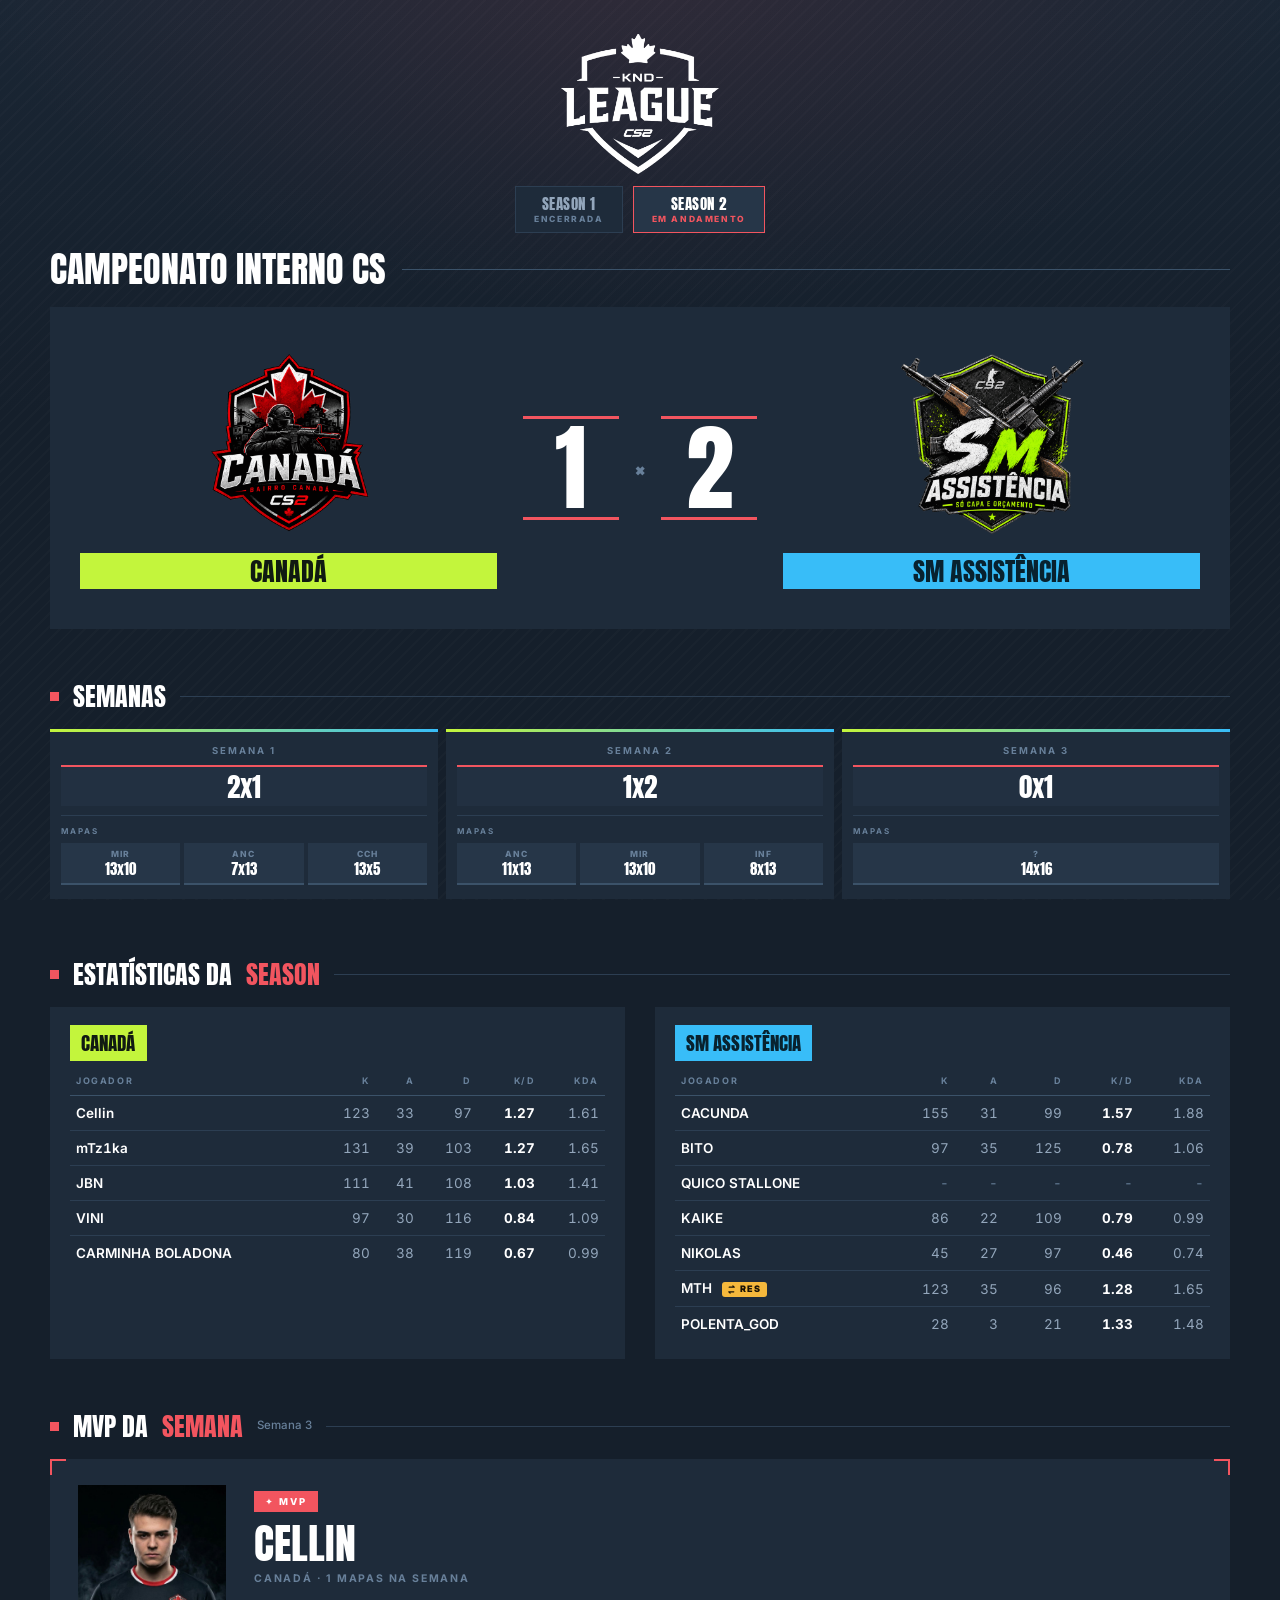
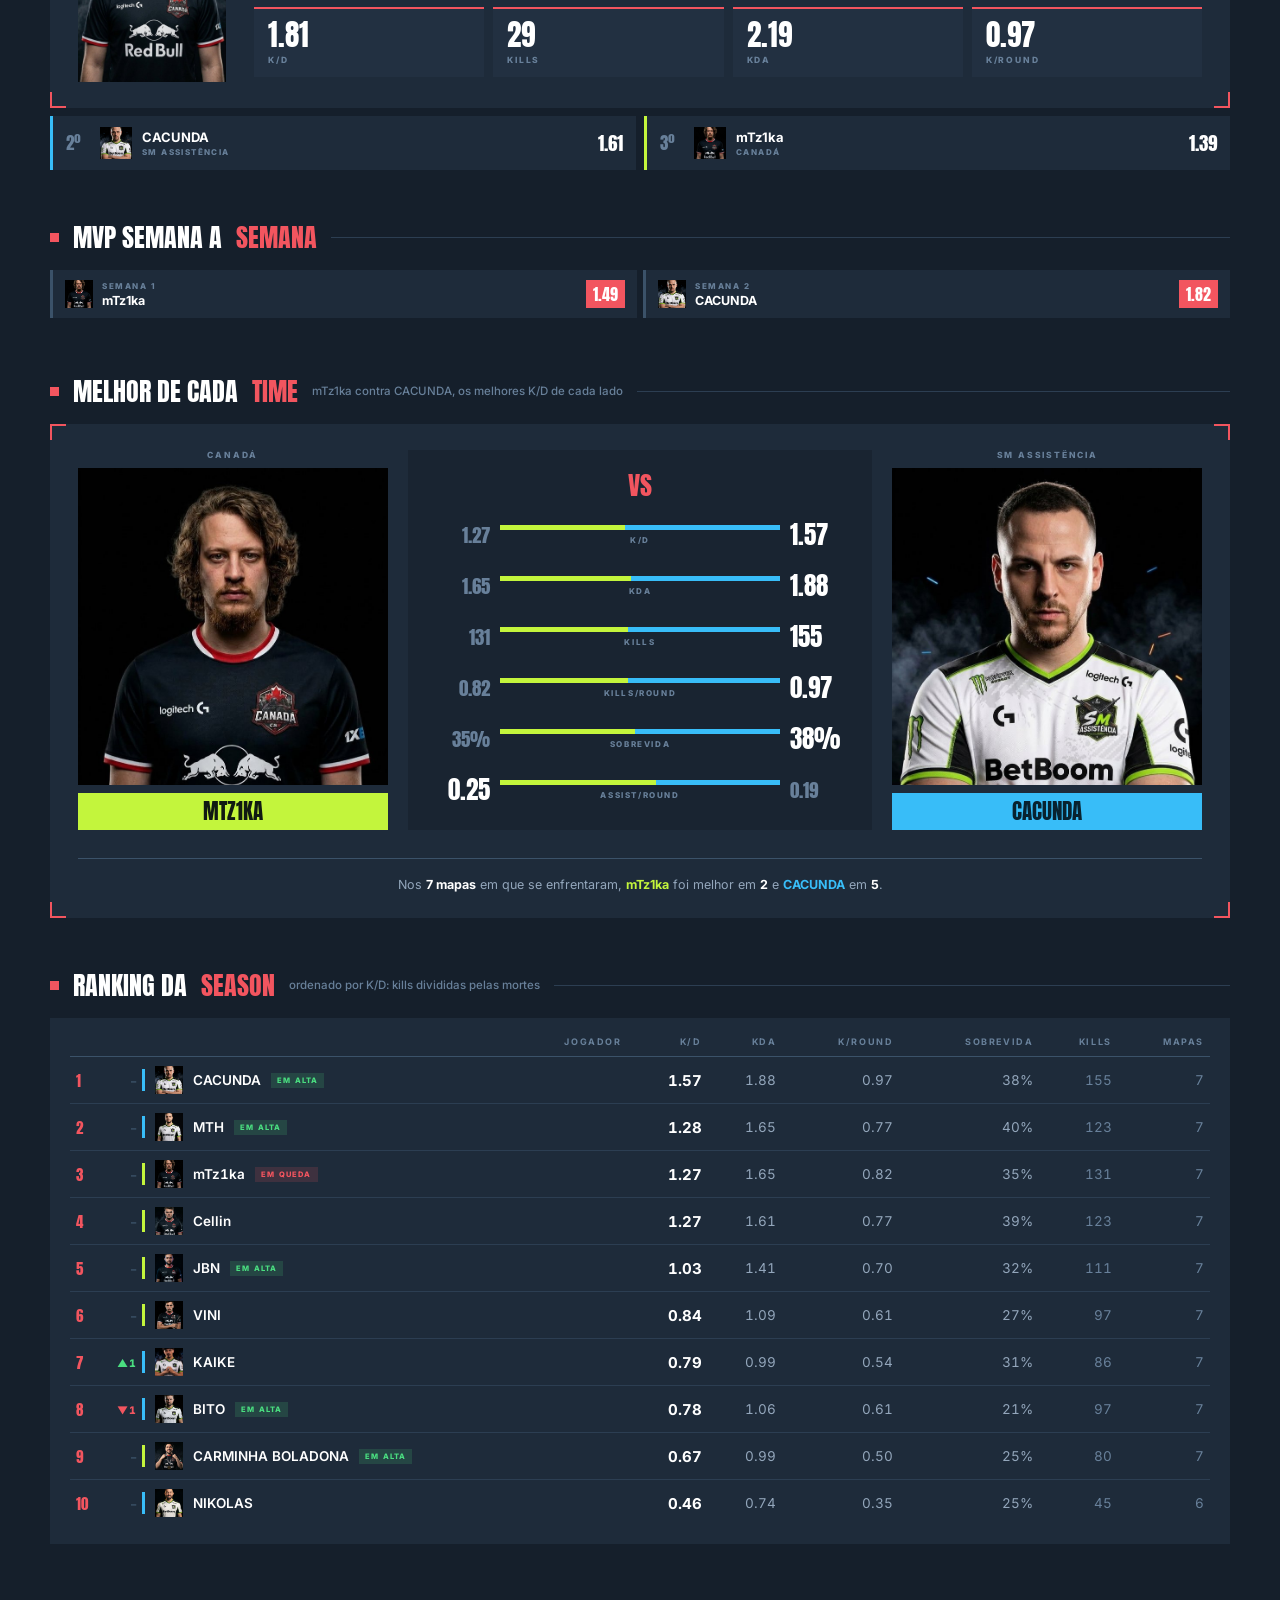
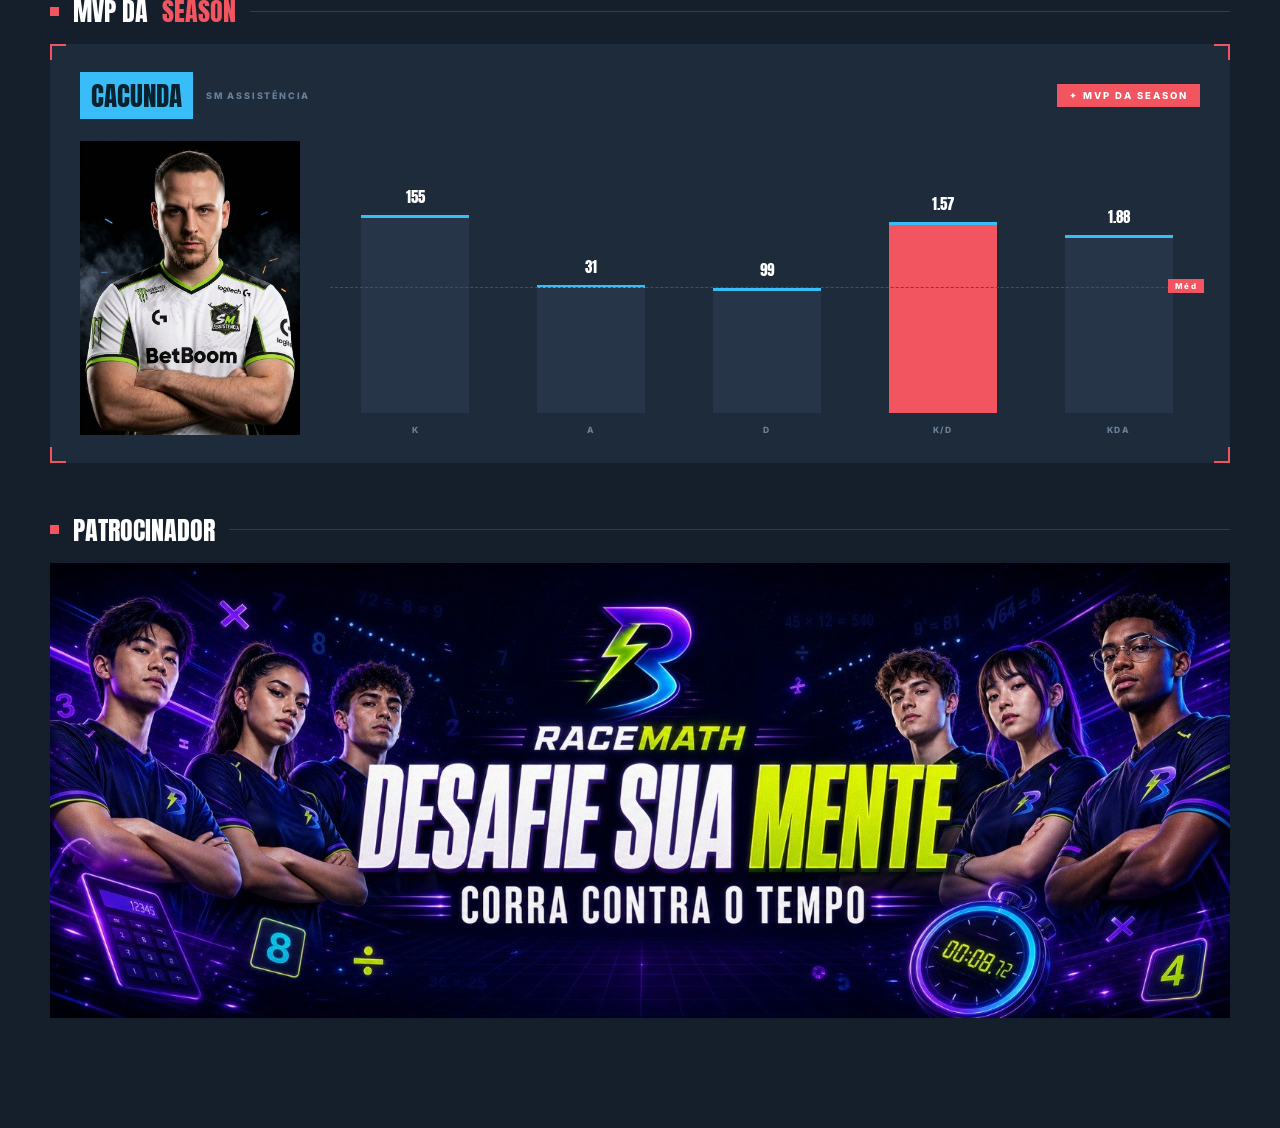
==== v2/index.html @ e76f6ce5 "season 2, semana 3: SM 1x0 em MD1 (16x14), Polenta estreia" ====
<!doctype html>
<html lang="pt-BR">
<head>
<meta charset="utf-8">
<meta name="viewport" content="width=device-width, initial-scale=1">
<title>KND League</title>
<meta name="description" content="Placar e estatisticas da KND League.">
<meta name="theme-color" content="#000000">
<meta name="versao" content="38">
<link rel="icon" href="assets/liga.png">
<link rel="preconnect" href="https://fonts.googleapis.com">
<link rel="preconnect" href="https://fonts.gstatic.com" crossorigin>
<link href="https://fonts.googleapis.com/css2?family=Anton&family=Inter:wght@400;500;600;700;800&display=swap" rel="stylesheet">
<!-- O ?v= no fim e obrigatorio: sem ele o navegador serve o css/js velho do cache
     mesmo depois de publicar. O numero sobe a cada deploy (scripts/publicar.py). -->
<link rel="stylesheet" href="styles.css?v=38">
</head>
<body>

<div class="wrap">

  <!-- na ficha de um jogador esta logo vira a do time dele -->
  <div class="brand"><a id="brandLink" href="#/"><img id="brandLogo" src="assets/liga.png" alt="KND League"></a></div>

  <!-- paginas internas, mostradas no lugar da home -->
  <div class="seasons" id="seasons" hidden></div>

  <div id="timePage" hidden></div>
  <div id="jogPage" hidden></div>

  <div id="home">

  <div class="top"><div class="comp" id="comp"></div></div>

  <div class="match">
    <div class="team a">
      <div class="logo" id="logoA"></div>
      <div class="tname" id="nameA"></div>
    </div>
    <div class="score">
      <div class="snum" id="scoreA">0</div>
      <div class="vs">&times;</div>
      <div class="snum" id="scoreB">0</div>
    </div>
    <div class="team b">
      <div class="logo" id="logoB"></div>
      <div class="tname" id="nameB"></div>
    </div>
  </div>

  <div class="vazio" id="vazio" hidden></div>

  <div class="sec-label" id="lblSemanas">Semanas</div>
  <div class="weeks" id="weeks"></div>

  <div class="sec-label" id="statsLabel"></div>
  <div class="stats">
    <div class="tpanel a"><h3 id="stTitleA"></h3><div id="statsA"></div></div>
    <div class="tpanel b"><h3 id="stTitleB"></h3><div id="statsB"></div></div>
  </div>

  <div class="sec-label" id="lblMvpWeek">MVP da semana <span class="hint" id="mvpWeekHint"></span></div>
  <div id="mvpWeek"></div>

  <div class="sec-label" id="stripLabel">MVP semana a semana</div>
  <div class="mvp-strip" id="mvpStrip"></div>

  <div class="sec-label" id="lblDuelo">Melhor de cada time
    <span class="hint" id="duelHint"></span></div>
  <div id="duelo"></div>

  <div class="sec-label" id="lblRanking">Ranking da season
    <span class="hint">ordenado por K/D: kills divididas pelas mortes</span></div>
  <div class="tpanel" id="ranking"></div>

  <div class="sec-label" id="lblMvp">MVP da Season</div>
  <div id="mvp" class="mvpcard"></div>

  <div class="sec-label" id="sponsorLabel">Patrocinador</div>
  <div id="sponsor"></div>

  </div><!-- /home -->

</div>

<div id="mapModal" class="mapmodal" hidden>
  <div class="mm-backdrop" onclick="closeMapModal()"></div>
  <div class="mm-panel" id="mmPanel"></div>
</div>

<script src="app.js?v=38"></script>
</body>
</html>
---- v2/styles.css ----
/* KND League
   Direcao visual: azul-petroleo escuro, coral como cor do sistema, blocos creme,
   tipografia condensada pesada, caixinhas e reguas com quadradinho na ponta.
   Cor de time (verde/azul) so aparece quando identifica um time.
   Tudo que define a pele esta nos tokens aqui embaixo. */

:root{
  /* superficies: azul-petroleo, nao preto */
  --bg:#151f2b;
  --bg2:#1a2634;
  --sup:#1e2b3a;      /* bloco */
  --sup2:#263648;     /* caixinha dentro do bloco */
  --line:#2c3e52;
  --line2:#3b5269;

  /* texto */
  --txt:#fff;
  --mut:#93a6bb;
  --mut2:#68809a;

  /* coral: a cor do sistema. Tag, regua, quadradinho, destaque. */
  --acc:#f2555f;
  --acc-esc:#c73f49;
  --box:#223041;      /* caixa de numero */

  /* cor de time */
  --a:#c3f53c;        /* Canadá */
  --b:#38bdf8;        /* SM Assistência */
  --win:#4ade80; --loss:#f2555f; --draw:#ffc233;
}

*{box-sizing:border-box}
body{
  margin:0;color:var(--txt);font-size:15px;-webkit-font-smoothing:antialiased;
  font-family:'Inter',system-ui,-apple-system,'Segoe UI',Arial,sans-serif;
  background:var(--bg);
}
/* a textura fica numa camada fixa propria: background-attachment:fixed no body
   trava a rolagem no celular e quebra na captura de tela */
body::before{
  content:"";position:fixed;inset:0;z-index:-1;pointer-events:none;
  background:
    radial-gradient(1100px 620px at 50% -8%, rgba(242,85,95,.11), transparent 62%),
    repeating-linear-gradient(135deg, rgba(255,255,255,.015) 0 2px, transparent 2px 9px),
    linear-gradient(180deg, var(--bg2), var(--bg) 46%);
}
.wrap{max-width:1220px;margin:0 auto;padding:0 20px 110px}
a{color:inherit;text-decoration:none}
.num{font-variant-numeric:tabular-nums}

/* display condensada pesada, reta (a referencia nao inclina) */
.disp,h1,h2,h3,h4{
  font-family:'Anton','Inter',sans-serif;font-weight:400;text-transform:uppercase;
  letter-spacing:.005em;margin:0;
}

/* cantos tecnicos em coral, o quadro que a referencia usa nos blocos */
.moldura{padding:0;
  background-image:
    linear-gradient(var(--acc),var(--acc)),linear-gradient(var(--acc),var(--acc)),
    linear-gradient(var(--acc),var(--acc)),linear-gradient(var(--acc),var(--acc)),
    linear-gradient(var(--acc),var(--acc)),linear-gradient(var(--acc),var(--acc)),
    linear-gradient(var(--acc),var(--acc)),linear-gradient(var(--acc),var(--acc));
  background-size:16px 2px,2px 16px,16px 2px,2px 16px,16px 2px,2px 16px,16px 2px,2px 16px;
  background-position:left top,left top,right top,right top,
                      left bottom,left bottom,right bottom,right bottom;
  background-repeat:no-repeat;
}

/* ---------- topo ---------- */
.brand{display:flex;justify-content:center;padding:34px 0 12px}
.brand img{max-height:140px;max-width:440px;display:block;object-fit:contain}
.brand img.logo-time{max-height:106px}

.top{display:flex;align-items:center;gap:16px;flex-wrap:wrap;padding:8px 0 20px}
.comp{
  font-family:'Anton',sans-serif;font-size:36px;line-height:1;text-transform:uppercase;
}
.top::after{content:"";flex:1;height:1px;background:var(--line2);min-width:40px}

/* titulo de secao: quadradinho + titulo + regua ate a borda */
.sec-label{
  display:flex;align-items:center;gap:14px;flex-wrap:nowrap;
  margin:54px 0 20px;font-family:'Anton',sans-serif;font-size:26px;line-height:1;
  text-transform:uppercase;color:var(--txt);
}
.sec-label::before{content:"";width:9px;height:9px;background:var(--acc);flex:none}
.sec-label::after{content:"";flex:1;height:1px;background:var(--line);min-width:20px}
.sec-label em{font-style:normal;color:var(--acc)}
.sec-label .hint{
  font-family:'Inter',sans-serif;font-size:11.5px;font-weight:500;color:var(--mut2);
  text-transform:none;letter-spacing:0;flex:none;max-width:46%;
  white-space:nowrap;overflow:hidden;text-overflow:ellipsis;
}

/* ---------- confronto ---------- */
.match{
  position:relative;display:grid;grid-template-columns:1fr auto 1fr;align-items:center;
  gap:26px;padding:40px 30px;background:var(--sup);overflow:hidden;
}
.team{position:relative;display:flex;flex-direction:column;align-items:center;gap:16px;min-width:0}
.logo{
  width:100%;max-width:190px;aspect-ratio:1/1;
  background-size:contain;background-repeat:no-repeat;background-position:center;
  cursor:pointer;transition:.2s;
}
.logo:hover{transform:scale(1.04)}
.tname{
  font-family:'Anton',sans-serif;font-size:26px;line-height:1;text-transform:uppercase;
  text-align:center;width:100%;cursor:pointer;padding:5px 14px;
}
.team.a .tname{background:var(--a);color:#101a12}
.team.b .tname{background:var(--b);color:#08222f}
.tname.clicavel:hover{filter:brightness(1.08)}

.score{position:relative;display:flex;align-items:center;gap:16px}
.snum{
  font-family:'Anton',sans-serif;font-size:96px;line-height:.82;min-width:96px;text-align:center;
  padding:10px 0;font-variant-numeric:tabular-nums;color:var(--txt);
  border-top:3px solid var(--acc);border-bottom:3px solid var(--acc);
}
.vs{font-family:'Anton',sans-serif;font-size:30px;color:var(--mut2);line-height:1}

/* ---------- semanas ---------- */
.weeks{display:flex;gap:8px;flex-wrap:nowrap;overflow-x:auto;padding-bottom:8px;
       scrollbar-width:thin;scrollbar-color:var(--line2) transparent}
.weeks::-webkit-scrollbar{height:5px}
.weeks::-webkit-scrollbar-thumb{background:var(--line2)}
.week{flex:1 0 152px;min-width:152px;background:var(--sup);overflow:hidden}
.week .bar{height:3px;background:linear-gradient(90deg,var(--a),var(--b))}
.week .body{padding:13px 11px 14px;display:flex;flex-direction:column;align-items:center;gap:9px}
.week .wk-name{color:var(--mut2);font-size:9.5px;font-weight:700;text-transform:uppercase;
               letter-spacing:2px}
.week .wk-score{
  width:100%;background:var(--box);color:var(--txt);text-align:center;padding:6px 0;
  border-top:2px solid var(--acc);
  font-family:'Anton',sans-serif;font-size:27px;line-height:1;font-variant-numeric:tabular-nums;
}
.week .maps{width:100%;display:flex;flex-direction:column;gap:7px;
            border-top:1px solid var(--line);padding-top:10px}
.week .maps-lbl{font-size:8px;text-transform:uppercase;letter-spacing:2px;color:var(--mut2);
                align-self:flex-start;font-weight:700}
.mp-row{display:flex;gap:4px;width:100%}
.mp{flex:1 1 0;min-width:0;display:flex;flex-direction:column;align-items:center;gap:1px;
    background:var(--sup2);border:none;border-bottom:2px solid var(--line2);
    padding:6px 3px;color:var(--txt);font-family:inherit;cursor:pointer;transition:.15s}
.mp:hover{background:#2e4158;border-bottom-color:var(--acc)}
.mp .mp-ab{font-size:8.5px;font-weight:800;letter-spacing:1px;color:var(--mut2)}
.mp:hover .mp-ab{color:var(--acc)}
.mp .mp-sc{font-family:'Anton',sans-serif;font-size:15px;line-height:1.15;
           font-variant-numeric:tabular-nums}
.mp.vazio{cursor:default;opacity:.3}
.mp.vazio:hover{background:var(--sup2);border-bottom-color:var(--line2)}

/* ---------- tabelas ---------- */
.stats{display:grid;grid-template-columns:1fr 1fr;gap:30px}
.tpanel{background:var(--sup);padding:18px 20px;overflow-x:auto}
.tpanel h3{font-family:'Anton',sans-serif;font-size:19px;margin:0 0 14px;padding:4px 11px;
           display:inline-block;color:#101a12;background:var(--a)}
.tpanel.b h3{background:var(--b);color:#08222f}

table{width:100%;border-collapse:collapse;font-size:13.5px}
th{color:var(--mut2);font-weight:700;text-align:right;padding:0 6px 9px;font-size:9px;
   text-transform:uppercase;letter-spacing:1.6px;border-bottom:1px solid var(--line2);
   white-space:nowrap}
th:first-child{text-align:left}
td{padding:9px 6px;border-bottom:1px solid var(--line);text-align:right;
   font-variant-numeric:tabular-nums;color:var(--mut)}
td:first-child{text-align:left}
tr:last-child td{border-bottom:none}
td.name{font-weight:600;color:var(--txt)}
td.der b{color:var(--txt);font-weight:700}
td.pos{color:var(--acc);width:28px;font-family:'Anton',sans-serif;font-size:15px}
td.dim{color:var(--mut2)}
td.forte{font-weight:700;color:var(--txt);font-size:15px}
tr.link{cursor:pointer;transition:.12s}
tr.link:hover td{background:rgba(242,85,95,.07);color:var(--txt)}

.ply{display:flex;align-items:center;gap:10px;min-width:0}
.ply .tag{flex:none;width:3px;height:22px}
.ply .tag.a{background:var(--a)} .ply .tag.b{background:var(--b)}
.ply .av{width:28px;height:28px;flex:none;object-fit:cover;background:var(--sup2);
         display:flex;align-items:center;justify-content:center;font-size:10px;
         font-weight:800;color:var(--mut2)}
.ply .nm{font-weight:600;color:var(--txt);white-space:nowrap;overflow:hidden;
         text-overflow:ellipsis}

/* ---------- MVP da semana ---------- */
.mvpweek{background-color:var(--sup);padding:26px 28px;display:grid;grid-template-columns:148px 1fr;
         gap:28px;align-items:center}
.mvpweek .foto{width:100%;aspect-ratio:3/4;background:var(--sup2);background-size:cover;
               background-position:center top;display:flex;align-items:center;justify-content:center;
               font-family:'Anton',sans-serif;font-size:44px;color:rgba(0,0,0,.4)}
.mvpweek.a .foto{background-color:var(--a)} .mvpweek.b .foto{background-color:var(--b)}
.mvpweek .badge{display:inline-block;background:var(--acc);color:#fff;font-size:9.5px;
                font-weight:800;letter-spacing:2px;padding:5px 11px;margin-bottom:12px}
.mvpweek .nome{font-family:'Anton',sans-serif;font-size:42px;line-height:.94;text-transform:uppercase}
.mvpweek .sub{font-size:10.5px;color:var(--mut2);margin-top:9px;letter-spacing:1.8px;
              text-transform:uppercase;font-weight:700}
.mvpweek .boxes{display:grid;grid-template-columns:repeat(auto-fit,minmax(104px,1fr));
                gap:9px;margin-top:22px}
.mvpweek .box{background:var(--box);padding:12px 14px;border-top:2px solid var(--acc)}
.mvpweek .box .v{font-family:'Anton',sans-serif;font-size:29px;line-height:1;color:var(--txt);
                 font-variant-numeric:tabular-nums}
.mvpweek .box .k{font-size:8.5px;color:var(--mut2);letter-spacing:1.8px;text-transform:uppercase;
                 font-weight:800;margin-top:5px}
.mvpweek .atras{font-size:11px;color:var(--mut2);margin-top:16px}

/* ---------- podio da semana ---------- */
.podio{display:grid;grid-template-columns:repeat(auto-fit,minmax(250px,1fr));gap:8px;margin-top:8px}
.pod{display:flex;align-items:center;gap:10px;background-color:var(--sup);padding:11px 13px;
     cursor:pointer;transition:.15s;border-left:3px solid var(--line2);min-width:0}
.pod:hover{background-color:var(--sup2)}
.pod.a{border-left-color:var(--a)} .pod.b{border-left-color:var(--b)}
.pod.ouro{background-color:var(--sup2)}
.pod .lugar{font-family:'Anton',sans-serif;font-size:17px;color:var(--mut2);flex:none;width:24px}
.pod.ouro .lugar{color:var(--acc)}
.pod .av{width:32px;height:32px;flex:none;object-fit:cover;background:var(--sup2);
         display:flex;align-items:center;justify-content:center;font-size:11px;
         font-weight:800;color:var(--mut2)}
.pod-info{min-width:0;flex:1}
.pod-nome{font-size:13px;font-weight:700;white-space:nowrap;overflow:hidden;text-overflow:ellipsis}
.pod-time{font-size:8px;color:var(--mut2);letter-spacing:1.4px;text-transform:uppercase;
          font-weight:800;margin-top:2px;white-space:nowrap;overflow:hidden;text-overflow:ellipsis}
.pod-rt{font-family:'Anton',sans-serif;font-size:19px;flex:none;font-variant-numeric:tabular-nums}
.pod.ouro .pod-rt{color:var(--acc)}

/* ---------- movimento no ranking e forma recente ---------- */
td.movcol{width:38px;padding-left:0;padding-right:0}
.mov{font-size:10.5px;font-weight:800;letter-spacing:.3px;font-variant-numeric:tabular-nums}
.mov.sobe{color:var(--win)} .mov.cai{color:var(--loss)}
.mov.zero{color:var(--line2)} .mov.novo{color:var(--acc);font-size:9px;letter-spacing:1px}
.forma{flex:none;font-size:7.5px;font-weight:800;letter-spacing:1.2px;padding:3px 6px;
       text-transform:uppercase;white-space:nowrap}
.forma.quente{background:rgba(74,222,128,.15);color:var(--win)}
.forma.frio{background:rgba(242,85,95,.15);color:var(--loss)}
.forma.estavel{display:none}
.pl-selos .forma.estavel{display:inline;background:var(--sup2);color:var(--mut)}

/* ---------- conquistas ---------- */
.trofeus{display:grid;grid-template-columns:repeat(auto-fill,minmax(216px,1fr));gap:8px}
.trofeu{display:flex;align-items:center;gap:13px;background-color:var(--sup);padding:14px 16px;
        border-left:3px solid var(--line2)}
.trofeu.ouro{border-left-color:#e8c23c}
.trofeu.prata{border-left-color:#c3ccd6}
.trofeu.bronze{border-left-color:#c98a4b}
.trofeu.coral{border-left-color:var(--acc)}
.tr-icone{flex:none;width:30px;height:30px;display:block}
.tr-icone svg{width:100%;height:100%;display:block}
.trofeu.ouro .tr-icone{color:#e8c23c}
.trofeu.prata .tr-icone{color:#c3ccd6}
.trofeu.bronze .tr-icone{color:#c98a4b}
.trofeu.coral .tr-icone{color:var(--acc)}
.tr-info{min-width:0}
.tr-nome{font-family:'Anton',sans-serif;font-size:17px;line-height:1;text-transform:uppercase}
.tr-det{font-size:9px;color:var(--mut2);letter-spacing:1.4px;text-transform:uppercase;
        font-weight:800;margin-top:5px;white-space:nowrap;overflow:hidden;text-overflow:ellipsis}

/* ---------- selo de forma e evolucao na ficha ---------- */
.pl-selos{display:flex;align-items:center;gap:8px;flex-wrap:wrap;margin-top:12px}
.evo-box{background-color:var(--sup);padding:20px 22px}
svg.evo{width:100%;height:auto;display:block}

/* ---------- faixa de MVP semana a semana ---------- */
.mvp-strip{display:flex;gap:6px;flex-wrap:nowrap;overflow-x:auto;padding-bottom:6px;
           scrollbar-width:thin;scrollbar-color:var(--line2) transparent}
.mvp-strip::-webkit-scrollbar{height:5px}
.mvp-strip::-webkit-scrollbar-thumb{background:var(--line2)}
.mvp-chip{flex:1 0 152px;min-width:152px;display:flex;align-items:center;gap:9px;background:var(--sup);
          padding:10px 12px;cursor:pointer;transition:.15s;
          border-left:3px solid var(--line2)}
.mvp-chip:hover{border-left-color:var(--acc);background:var(--sup2)}
.mvp-chip .av{width:28px;height:28px;flex:none;object-fit:cover;background:var(--sup2);
              display:flex;align-items:center;justify-content:center;font-size:10px;
              font-weight:800;color:var(--mut2)}
.mvp-chip>div{min-width:0;flex:1}
.mvp-chip .wk{font-size:8px;color:var(--mut2);letter-spacing:1.6px;text-transform:uppercase;
              font-weight:800}
.mvp-chip .nm{font-size:12.5px;font-weight:700;white-space:nowrap;overflow:hidden;
              text-overflow:ellipsis;margin-top:2px}
.mvp-chip .rt{flex:none;font-family:'Anton',sans-serif;font-size:16px;color:#fff;
              background:var(--acc);padding:2px 7px;font-variant-numeric:tabular-nums}

/* ---------- comparativo ----------
   Tres colunas: foto alta com a placa do nick embaixo em cada ponta,
   e as estatisticas no miolo, na mesma altura das fotos. */
.duelo{background-color:var(--sup);padding:26px 28px;position:relative;
       display:grid;grid-template-columns:1fr 1.5fr 1fr;gap:20px;align-items:stretch}

.du-col{display:flex;flex-direction:column;gap:8px;min-width:0;cursor:pointer}
.du-time{font-size:8.5px;color:var(--mut2);font-weight:800;letter-spacing:1.8px;
         text-transform:uppercase;text-align:center;white-space:nowrap;overflow:hidden;
         text-overflow:ellipsis}
.du-foto{flex:1;min-height:250px;background-size:cover;background-position:center top;
         background-color:var(--sup2);transition:.2s;
         display:flex;align-items:center;justify-content:center}
.du-foto.vazia{font-family:'Anton',sans-serif;font-size:56px;color:rgba(0,0,0,.4)}
.du-foto.vazia.a{background-color:var(--a)} .du-foto.vazia.b{background-color:var(--b)}
.du-col:hover .du-foto{filter:brightness(1.08)}
.du-nick{font-family:'Anton',sans-serif;font-size:21px;line-height:1;text-transform:uppercase;
         text-align:center;padding:8px 10px;white-space:nowrap;overflow:hidden;
         text-overflow:ellipsis}
.du-col.a .du-nick{background:var(--a);color:#101a12}
.du-col.b .du-nick{background:var(--b);color:#08222f}
.du-col:hover .du-nick{filter:brightness(1.08)}

.du-centro{display:flex;flex-direction:column;justify-content:center;gap:18px;min-width:0;
           background:rgba(0,0,0,.16);padding:22px 20px}
.du-vs{font-family:'Anton',sans-serif;font-size:26px;color:var(--acc);text-align:center;
       line-height:1}
.du-linhas{display:flex;flex-direction:column;gap:14px}
.du-linha{display:grid;grid-template-columns:62px 1fr 62px;align-items:center;gap:10px}
.du-val{font-family:'Anton',sans-serif;font-size:19px;font-variant-numeric:tabular-nums;
        color:var(--mut2)}
.du-val.esq{text-align:right} .du-val.dir{text-align:left}
.du-val.vence{font-size:25px;color:var(--txt)}
.du-meio{display:flex;flex-direction:column;align-items:center;gap:5px;min-width:0}
.du-barra{width:100%;height:5px;overflow:hidden;display:flex;background:var(--sup2)}
.du-barra i{display:block;height:100%}
.du-barra i.a{background:var(--a)} .du-barra i.b{background:var(--b)}
.du-k{font-size:8px;color:var(--mut2);font-weight:800;letter-spacing:1.6px;
      text-transform:uppercase;white-space:nowrap}

.du-rodape{grid-column:1/-1;margin-top:8px;padding-top:18px;border-top:1px solid var(--line2);
           font-size:12.5px;color:var(--mut);text-align:center}
.du-rodape b{color:var(--txt)}
.du-rodape b.a{color:var(--a)} .du-rodape b.b{color:var(--b)}

/* ---------- MVP da serie ---------- */
.mvpcard{position:relative;padding:28px 30px;overflow:hidden;display:flex;flex-direction:column;
         gap:22px;background-color:var(--sup)}
.mvp-top{position:relative;display:flex;align-items:center;justify-content:space-between;
         gap:12px;flex-wrap:wrap}
.mvp-title{display:flex;align-items:center;gap:13px;min-width:0}
.mvp-dot{display:none}
.mvp-name{font-family:'Anton',sans-serif;font-size:27px;text-transform:uppercase;padding:3px 11px;
          white-space:nowrap;overflow:hidden;text-overflow:ellipsis}
.mvpcard.a .mvp-name{background:var(--a);color:#101a12}
.mvpcard.b .mvp-name{background:var(--b);color:#08222f}
.mvp-name.link:hover{filter:brightness(1.08);cursor:pointer}
.mvp-teaminline{font-size:9px;color:var(--mut2);font-weight:800;letter-spacing:1.8px;
                text-transform:uppercase;flex:none;white-space:nowrap}
.mvp-tag{flex:none;font-size:9.5px;font-weight:800;color:#fff;background:var(--acc);
         padding:6px 12px;letter-spacing:2px}
.mvp-body{position:relative;display:grid;grid-template-columns:220px 1fr;gap:34px;align-items:stretch}
.mvp-photo{position:relative;overflow:hidden;width:100%;aspect-ratio:3/4;align-self:start;
           background:var(--sup2);background-size:cover;background-position:center top;
           display:flex;align-items:center;justify-content:center}
.mvpcard.a .mvp-photo{background-color:var(--a)} .mvpcard.b .mvp-photo{background-color:var(--b)}
.mvp-photo .ini{font-family:'Anton',sans-serif;font-size:58px;color:rgba(0,0,0,.42)}
.mvp-chart{display:flex;flex-direction:column;gap:12px;min-width:0}
.mvp-plot{position:relative;flex:1;min-height:210px}
.mvp-avg{position:absolute;left:-4px;right:-4px;border-top:1px dashed var(--line2);z-index:3}
.mvp-avg span{position:absolute;right:0;top:-9px;font-size:8px;font-weight:800;color:#fff;
              background:var(--acc);padding:2px 7px;letter-spacing:1.4px}
.mvp-bars{position:absolute;inset:0;z-index:2;display:flex;gap:13px;align-items:flex-end}
.mvp-bar{flex:1;display:flex;flex-direction:column;align-items:center;justify-content:flex-end;
         gap:7px;height:100%}
.mvp-bar .val{font-family:'Anton',sans-serif;font-size:15px;font-variant-numeric:tabular-nums}
.mvp-bar .col{width:100%;max-width:108px;min-height:5px;background:var(--sup2);
              border-top:3px solid var(--mut2)}
.mvpcard.a .mvp-bar .col{border-top-color:var(--a)}
.mvpcard.b .mvp-bar .col{border-top-color:var(--b)}
.mvp-bar.hl .col{background:var(--acc);border-top-color:#fff}
.mvp-labels{display:flex;gap:13px}
.mvp-lbl{flex:1;text-align:center;font-size:8.5px;color:var(--mut2);font-weight:800;
         text-transform:uppercase;letter-spacing:1.6px}

/* ---------- patrocinador ---------- */
.sp-box{position:relative;width:100%;aspect-ratio:1600/618;overflow:hidden;
        background:var(--sup2);background-size:cover;background-position:center;display:block}

/* ---------- pagina do time ---------- */
.back{display:inline-flex;align-items:center;gap:8px;font-size:9.5px;color:var(--mut2);
      font-weight:800;letter-spacing:2px;text-transform:uppercase;margin:26px 0 10px;cursor:pointer}
.back:hover{color:var(--acc)}
.team-hero{position:relative;background:var(--sup);padding:34px 26px;display:flex;
           flex-direction:column;align-items:center;gap:16px}
.team-logo{width:180px;height:180px;background-size:contain;background-repeat:no-repeat;
           background-position:center}
.team-nome{font-family:'Anton',sans-serif;font-size:48px;line-height:.92;text-align:center;
           text-transform:uppercase;padding:4px 18px}
.team-hero.a .team-nome{background:var(--a);color:#101a12}
.team-hero.b .team-nome{background:var(--b);color:#08222f}
.team-resumo{font-size:9.5px;color:var(--mut2);letter-spacing:2.4px;text-transform:uppercase;
             font-weight:800;text-align:center}

.roster{display:flex;gap:4px;flex-wrap:nowrap;overflow-x:auto;padding-bottom:6px;
        scrollbar-width:thin;scrollbar-color:var(--line2) transparent}
.roster::-webkit-scrollbar{height:5px}
.roster::-webkit-scrollbar-thumb{background:var(--line2)}
.rcard{position:relative;flex:1 0 128px;min-width:128px;aspect-ratio:3/4;overflow:hidden;
       display:flex;align-items:center;justify-content:center;cursor:pointer;transition:.2s}
.rcard.a{background:var(--a)} .rcard.b{background:var(--b)}
.rcard:hover{filter:brightness(1.08)}
.rcard img{width:100%;height:100%;object-fit:cover;object-position:center top}
.rcard .ini{font-family:'Anton',sans-serif;font-size:50px;color:rgba(0,0,0,.4)}
.rcard::after{content:"";position:absolute;inset:auto 0 0 0;height:50%;pointer-events:none;
              background:linear-gradient(180deg,transparent,rgba(10,16,22,.9))}
.rcard .nick{position:absolute;left:9px;right:9px;bottom:8px;z-index:2;color:#fff;
             font-family:'Anton',sans-serif;font-size:16px;line-height:1;text-transform:uppercase;
             white-space:nowrap;overflow:hidden;text-overflow:ellipsis}

/* map pool: nome do mapa em bloco creme, como a referencia */
.pool{background:var(--sup);padding:16px 18px}
.bar-row{display:flex;align-items:center;gap:12px;padding:6px 0}
.bar-row .lbl{width:100px;flex:none;font-size:11.5px;font-weight:800;letter-spacing:1.4px;
              text-transform:uppercase;color:var(--txt);padding:6px 0 6px 10px;
              border-left:2px solid var(--acc)}
.bar-wrap{flex:1;min-width:0;display:flex}
.bar-track{width:100%;height:16px;background:var(--sup2);overflow:hidden;display:flex}
.bar-track i{display:block;height:100%}
.bar-track i.w{background:var(--a)} .bar-track i.e{background:var(--mut2)}
.bar-track i.l{background:var(--b)}
.bar-row .ap{width:52px;flex:none;text-align:right;font-family:'Anton',sans-serif;font-size:19px;
             color:var(--acc);font-variant-numeric:tabular-nums}
.bar-row .rec{width:88px;flex:none;text-align:right;font-size:10.5px;color:var(--mut2);
              letter-spacing:.6px;font-weight:700;font-variant-numeric:tabular-nums}
.bar-row .mp-n{width:96px;flex:none;text-align:right;font-size:10.5px;color:var(--mut2);
               font-variant-numeric:tabular-nums}
.bar-row .mp-n b{font-weight:800}

/* ---------- pagina do jogador ---------- */
.pl-head{display:grid;grid-template-columns:230px 1fr;gap:32px;align-items:stretch;
         background:var(--sup);padding:28px 30px}
.pl-photo{width:100%;aspect-ratio:3/4;object-fit:cover;object-position:center top;
          background:var(--sup2);display:flex;align-items:center;justify-content:center;
          font-family:'Anton',sans-serif;font-size:70px;color:rgba(0,0,0,.42)}
.pl-photo.a{background-color:var(--a)} .pl-photo.b{background-color:var(--b)}
.pl-id{display:flex;flex-direction:column;justify-content:center;min-width:0}
.pl-id .nm{font-family:'Anton',sans-serif;font-size:64px;line-height:.9;text-transform:uppercase;
           word-break:break-word}
.pl-id .tm{font-size:10px;font-weight:800;letter-spacing:2.4px;text-transform:uppercase;
           margin-top:12px;cursor:pointer;display:inline-block;padding:4px 10px;align-self:flex-start}
.pl-head .pl-id .tm{color:#101a12;background:var(--a)}
.pl-head.b .pl-id .tm{color:#08222f;background:var(--b)}
.pl-id .tm:hover{filter:brightness(1.08)}
.stats-row{display:grid;grid-template-columns:repeat(auto-fit,minmax(94px,1fr));gap:8px;margin-top:24px}
.stat{background:var(--box);padding:13px 15px;border-top:2px solid var(--acc)}
.stat .v{font-family:'Anton',sans-serif;font-size:30px;line-height:1;color:var(--txt);
         font-variant-numeric:tabular-nums}
.stat .k{font-size:8.5px;color:var(--mut2);letter-spacing:1.8px;text-transform:uppercase;
         font-weight:800;margin-top:5px}
.radar-box{background:var(--sup);padding:26px 28px;display:grid;
           grid-template-columns:minmax(0,1fr) 300px;gap:34px;align-items:center}
svg.radar{width:100%;max-width:480px;height:auto;display:block;margin:0 auto}
.radar-legend{font-size:12px;color:var(--mut);line-height:1.7}
.radar-legend b{color:var(--txt);font-weight:700}
.radar-legend p{margin:0 0 13px}

/* ---------- modal ---------- */
.mapmodal{position:fixed;inset:0;z-index:1000;display:flex;align-items:center;
          justify-content:center;padding:20px}
.mapmodal[hidden]{display:none}
.mm-backdrop{position:absolute;inset:0;background:rgba(8,13,19,.86)}
.mm-panel{position:relative;z-index:1;background:var(--sup);border:1px solid var(--line2);
          max-width:1020px;width:100%;max-height:88vh;overflow:auto;padding:28px 30px}
.mm-head{display:flex;align-items:center;justify-content:space-between;gap:12px}
.mm-title{font-family:'Anton',sans-serif;font-size:28px;display:flex;align-items:center;gap:16px;
          text-transform:uppercase}
.mm-score{font-family:'Anton',sans-serif;font-size:28px;font-variant-numeric:tabular-nums;
          border-top:2px solid var(--acc);border-bottom:2px solid var(--acc);padding:2px 12px}
.mm-close{cursor:pointer;color:var(--mut2);font-size:20px;line-height:1;padding:2px 8px}
.mm-close:hover{color:var(--acc)}
.mm-sub{font-size:9px;color:var(--mut2);text-transform:uppercase;letter-spacing:2.2px;
        margin:12px 0 24px;font-weight:800}
.mm-grid{display:grid;grid-template-columns:1fr 1fr;gap:30px}
.mm-team h4{font-family:'Anton',sans-serif;font-size:17px;margin:0 0 12px;padding:4px 10px;
            display:inline-block}
.mm-team.a h4{background:var(--a);color:#101a12}
.mm-team.b h4{background:var(--b);color:#08222f}

/* ---------- rodape ---------- */
footer{margin-top:66px;padding-top:22px;border-top:1px solid var(--line2);color:var(--mut2);
       font-size:9.5px;letter-spacing:1.8px;text-transform:uppercase;font-weight:800;
       display:flex;justify-content:space-between;gap:14px;flex-wrap:wrap}
footer a:hover{color:var(--acc)}

/* ---------- responsivo ---------- */
/* o atributo hidden precisa ganhar do display:flex dos blocos */
[hidden]{display:none!important}

/* ---------- seletor de season ---------- */
.seasons{display:flex;justify-content:center;gap:10px;padding:0 0 10px;flex-wrap:wrap}
.sea{
  display:flex;flex-direction:column;align-items:center;gap:3px;text-decoration:none;
  padding:9px 18px 8px;background:var(--sup);border:1px solid var(--line);
  transition:border-color .15s, background .15s;
}
.sea:hover{border-color:var(--line2);background:var(--sup2)}
.sea.on{background:var(--sup2);border-color:var(--acc)}
.sea-n{font-family:'Anton',sans-serif;font-size:15px;line-height:1;text-transform:uppercase;
       color:var(--mut);letter-spacing:.5px}
.sea.on .sea-n{color:var(--txt)}
.sea-st{font-size:8.5px;font-weight:800;letter-spacing:1.6px;text-transform:uppercase;color:var(--mut2)}
.sea-st.viva{color:var(--acc)}

/* aviso de season que ainda nao comecou */
.vazio{
  margin:26px 0 0;padding:20px 22px;background-color:var(--sup);
  border-left:3px solid var(--acc);font-size:13.5px;color:var(--mut);line-height:1.6;
}
.vazio b{color:var(--txt);font-weight:800}

/* ficha de jogador sem mapas na season */
.pl-vazio{margin:10px 0 0;font-size:12.5px;color:var(--mut);line-height:1.6;max-width:420px}

@media(max-width:820px){
  /* fotos lado a lado em cima, estatisticas inteiras embaixo */
  .duelo{grid-template-columns:1fr 1fr;gap:14px;padding:20px 18px}
  .du-col.a{order:1} .du-col.b{order:2}
  .du-centro{order:3;grid-column:1/-1}
  .du-foto{min-height:200px}
  .du-rodape{order:4}
}
@media(max-width:900px){
  .stats,.mm-grid,.radar-box,.pl-head{grid-template-columns:1fr}
  .match{grid-template-columns:1fr;gap:28px;padding:28px 18px}
  .score{justify-content:center}
  .mvp-body{grid-template-columns:1fr;gap:20px}
  .mvp-photo{max-width:220px;margin:0 auto}
  .mvp-plot{flex:none;height:200px}
  .mvpweek{grid-template-columns:118px 1fr;gap:20px;padding:20px}
  .mvpweek .nome{font-size:31px}
  .pl-id .nm{font-size:44px}
  .pl-photo{max-width:220px}
}
@media(max-width:560px){
  .trofeus{grid-template-columns:1fr}
  .podio{grid-template-columns:1fr;gap:6px}
  .forma{display:none}
  .wrap{padding:0 14px 70px}
  .brand img{max-height:98px}
  .comp{font-size:26px}
  .sec-label{font-size:20px;margin:40px 0 15px;gap:10px}
  .sec-label .hint{display:none}
  .snum{font-size:66px;min-width:74px}
  .logo{max-width:140px}
  .tname{font-size:20px}
  .team-nome{font-size:32px}
  .team-logo{width:132px;height:132px}
  .mvpweek{grid-template-columns:1fr}
  .mvpweek .foto{max-width:164px}
  .mvpweek .boxes{grid-template-columns:repeat(2,1fr)}
  .du-linha{grid-template-columns:52px 1fr 52px;gap:8px}
  .du-val{font-size:16px} .du-val.vence{font-size:20px}
  .du-nick{font-size:16px;padding:6px 8px}
  .pl-head{padding:20px 16px}
  .pl-id .nm{font-size:34px}
  .stats-row{grid-template-columns:repeat(2,1fr)}
  .bar-row{gap:8px}
  .bar-row .lbl{width:70px;font-size:10px;padding:5px 0 5px 7px}
  .bar-row .rec{width:66px;font-size:9.5px}
  .bar-row .mp-n{display:none}
  .mm-panel{padding:20px 16px}
  .mm-title,.mm-score{font-size:21px}
  .hide-sm{display:none}
}

/* selo de reserva ao lado do nick */
.tag-res{display:inline-flex;align-items:center;gap:3px;vertical-align:middle;margin-left:6px;
         padding:2px 6px 2px 4px;border-radius:3px;background:#f5b83c;color:#1a1306;
         font-family:Inter,sans-serif;font-size:9px;font-weight:900;letter-spacing:1px;line-height:1.2;
         text-transform:uppercase}
.tag-res svg{width:11px;height:11px}
.rcard .nick .tag-res{font-size:8px;margin-left:4px}
.pl-res{margin-top:10px;font-size:12px;color:var(--mut);cursor:pointer;display:flex;align-items:center;gap:6px}
.pl-res .tag-res{margin-left:0}
.pl-res b{color:var(--txt)}
.pl-res:hover b{text-decoration:underline}
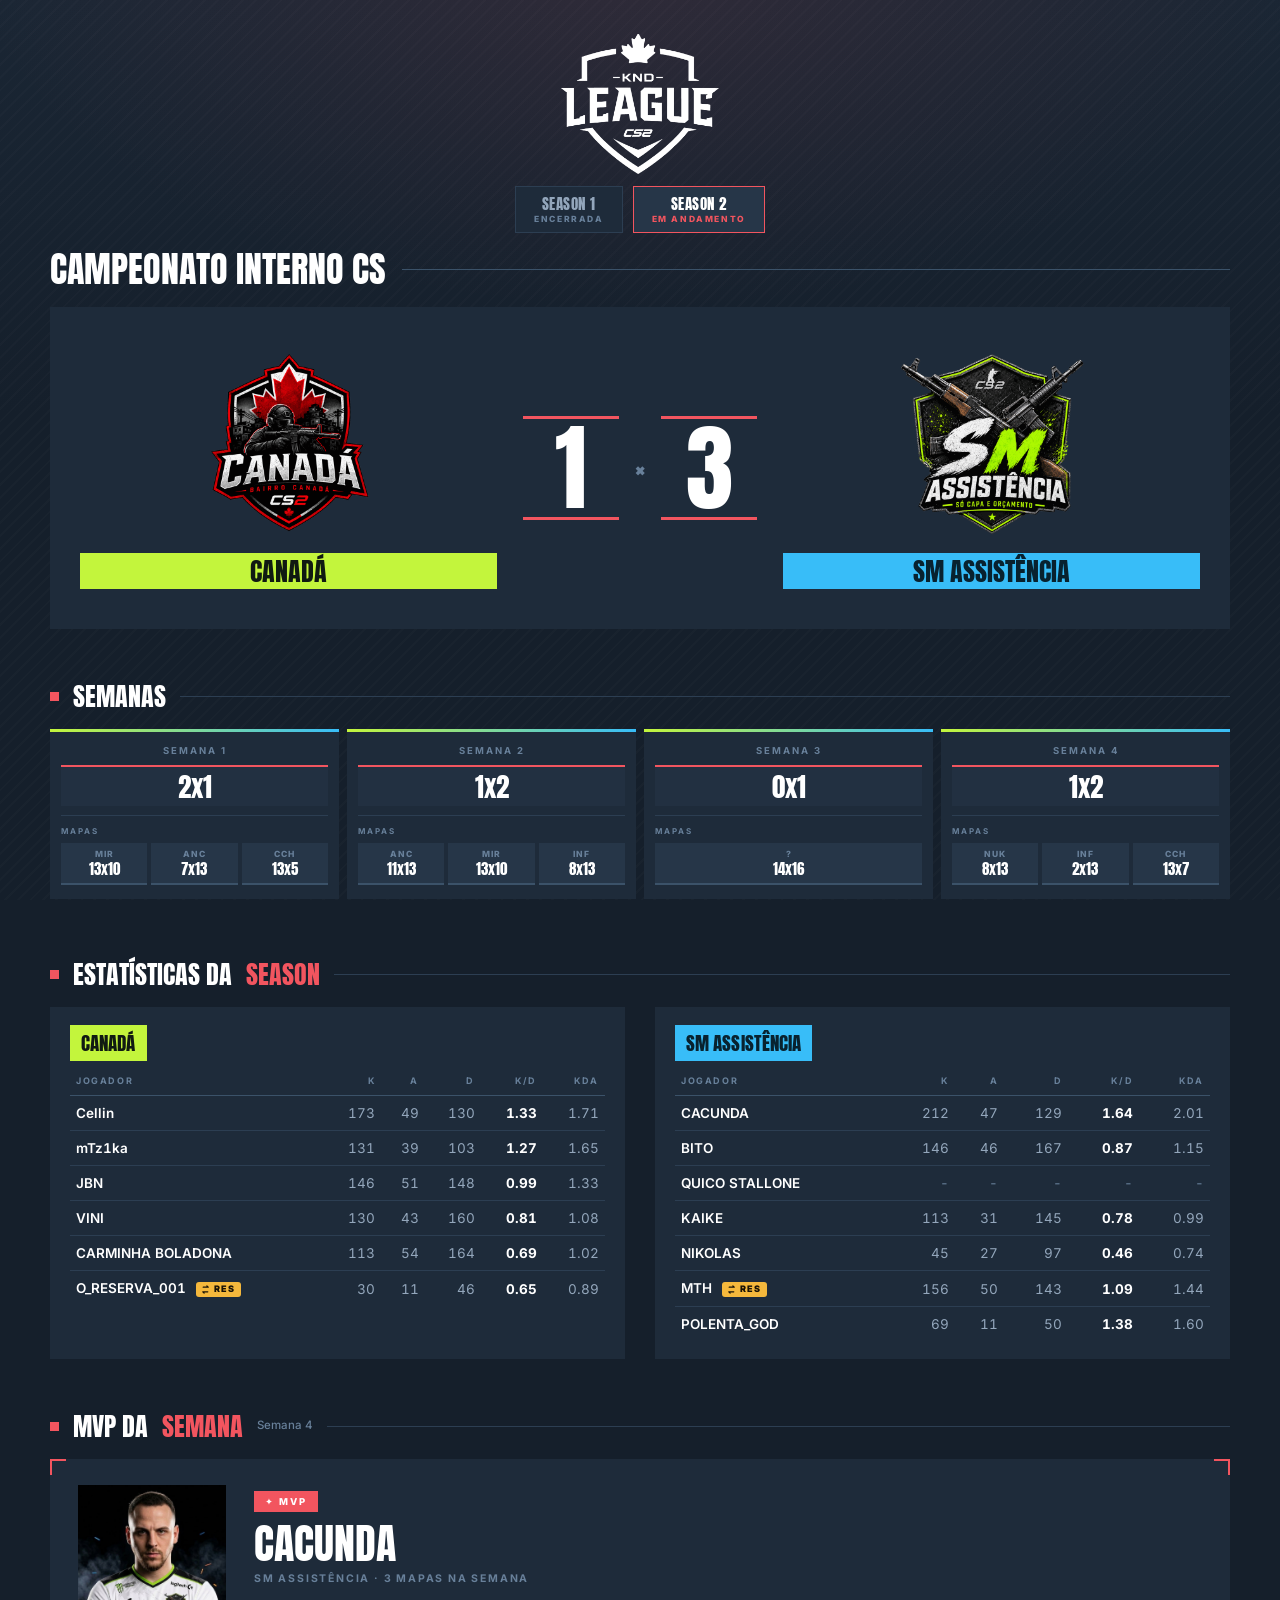
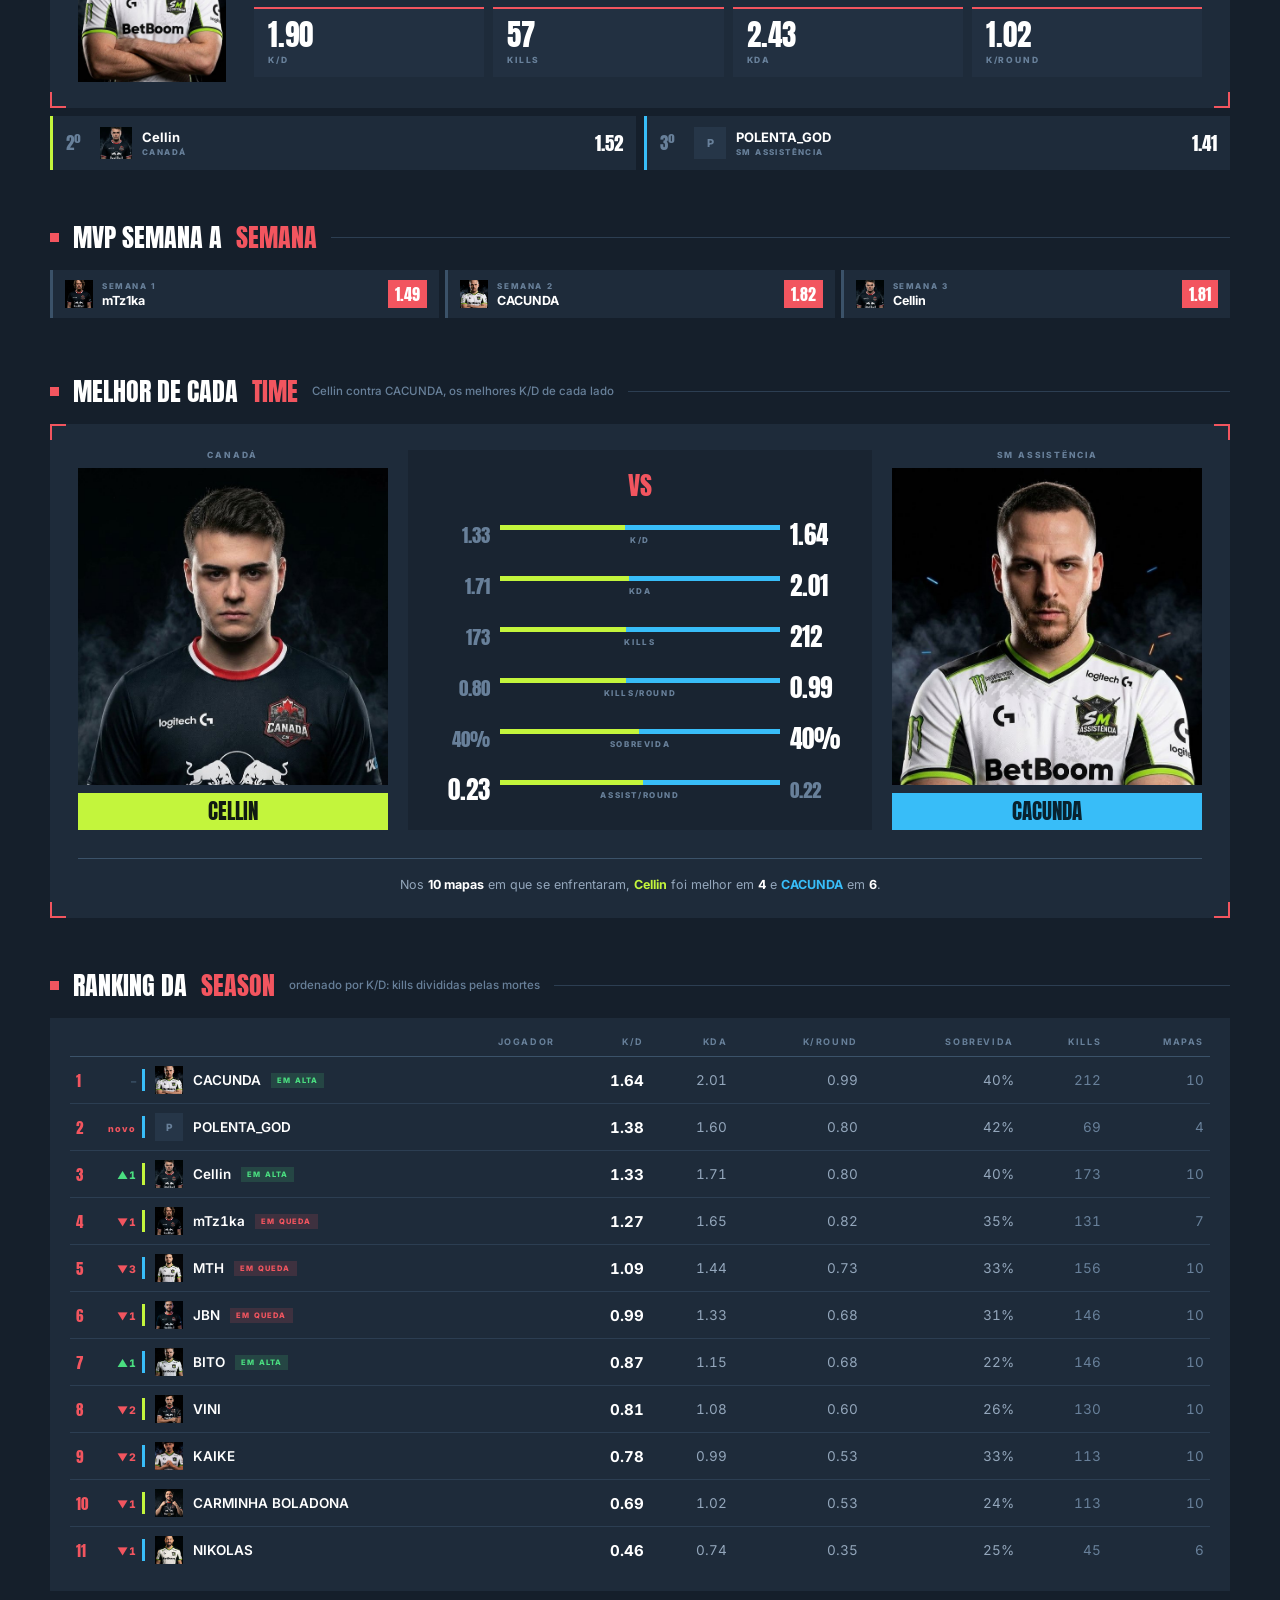
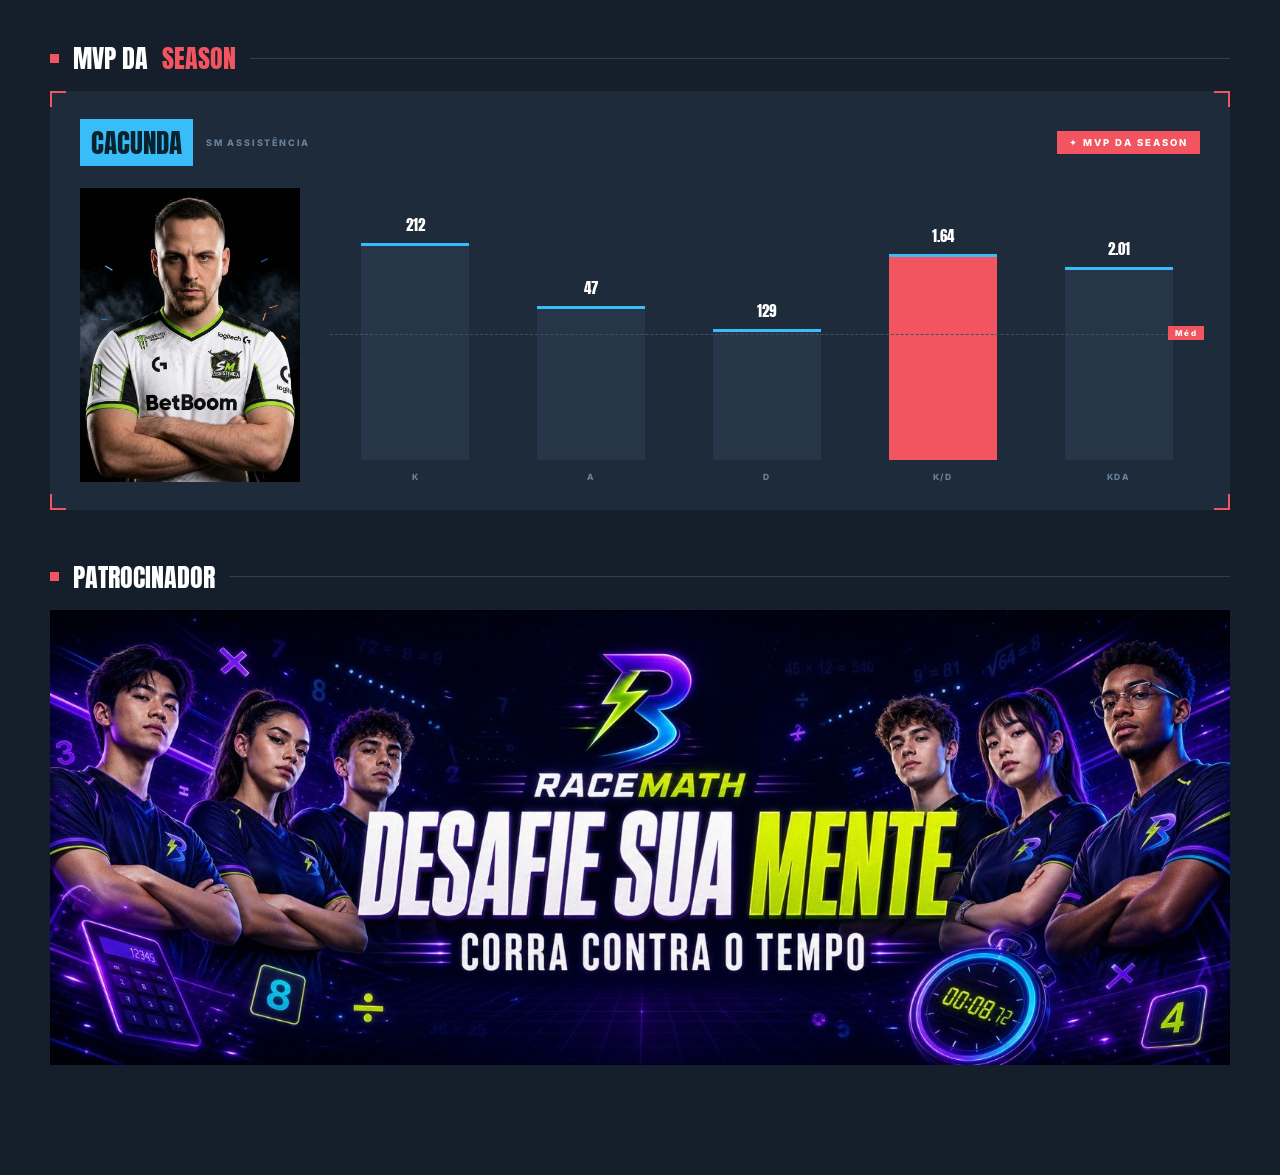
==== commit c81d961b: "season 2, semana 4: SM 2x1 (Nuke 8x13, Inferno 2x13, Cache 13x7), O_RESERVA_001 no lugar do mTz1ka" ====
--- a/v2/index.html
+++ b/v2/index.html
@@ -6,14 +6,14 @@
 <title>KND League</title>
 <meta name="description" content="Placar e estatisticas da KND League.">
 <meta name="theme-color" content="#000000">
-<meta name="versao" content="38">
+<meta name="versao" content="39">
 <link rel="icon" href="assets/liga.png">
 <link rel="preconnect" href="https://fonts.googleapis.com">
 <link rel="preconnect" href="https://fonts.gstatic.com" crossorigin>
 <link href="https://fonts.googleapis.com/css2?family=Anton&family=Inter:wght@400;500;600;700;800&display=swap" rel="stylesheet">
 <!-- O ?v= no fim e obrigatorio: sem ele o navegador serve o css/js velho do cache
      mesmo depois de publicar. O numero sobe a cada deploy (scripts/publicar.py). -->
-<link rel="stylesheet" href="styles.css?v=38">
+<link rel="stylesheet" href="styles.css?v=39">
 </head>
 <body>
 
@@ -88,6 +88,6 @@
   <div class="mm-panel" id="mmPanel"></div>
 </div>
 
-<script src="app.js?v=38"></script>
+<script src="app.js?v=39"></script>
 </body>
 </html>
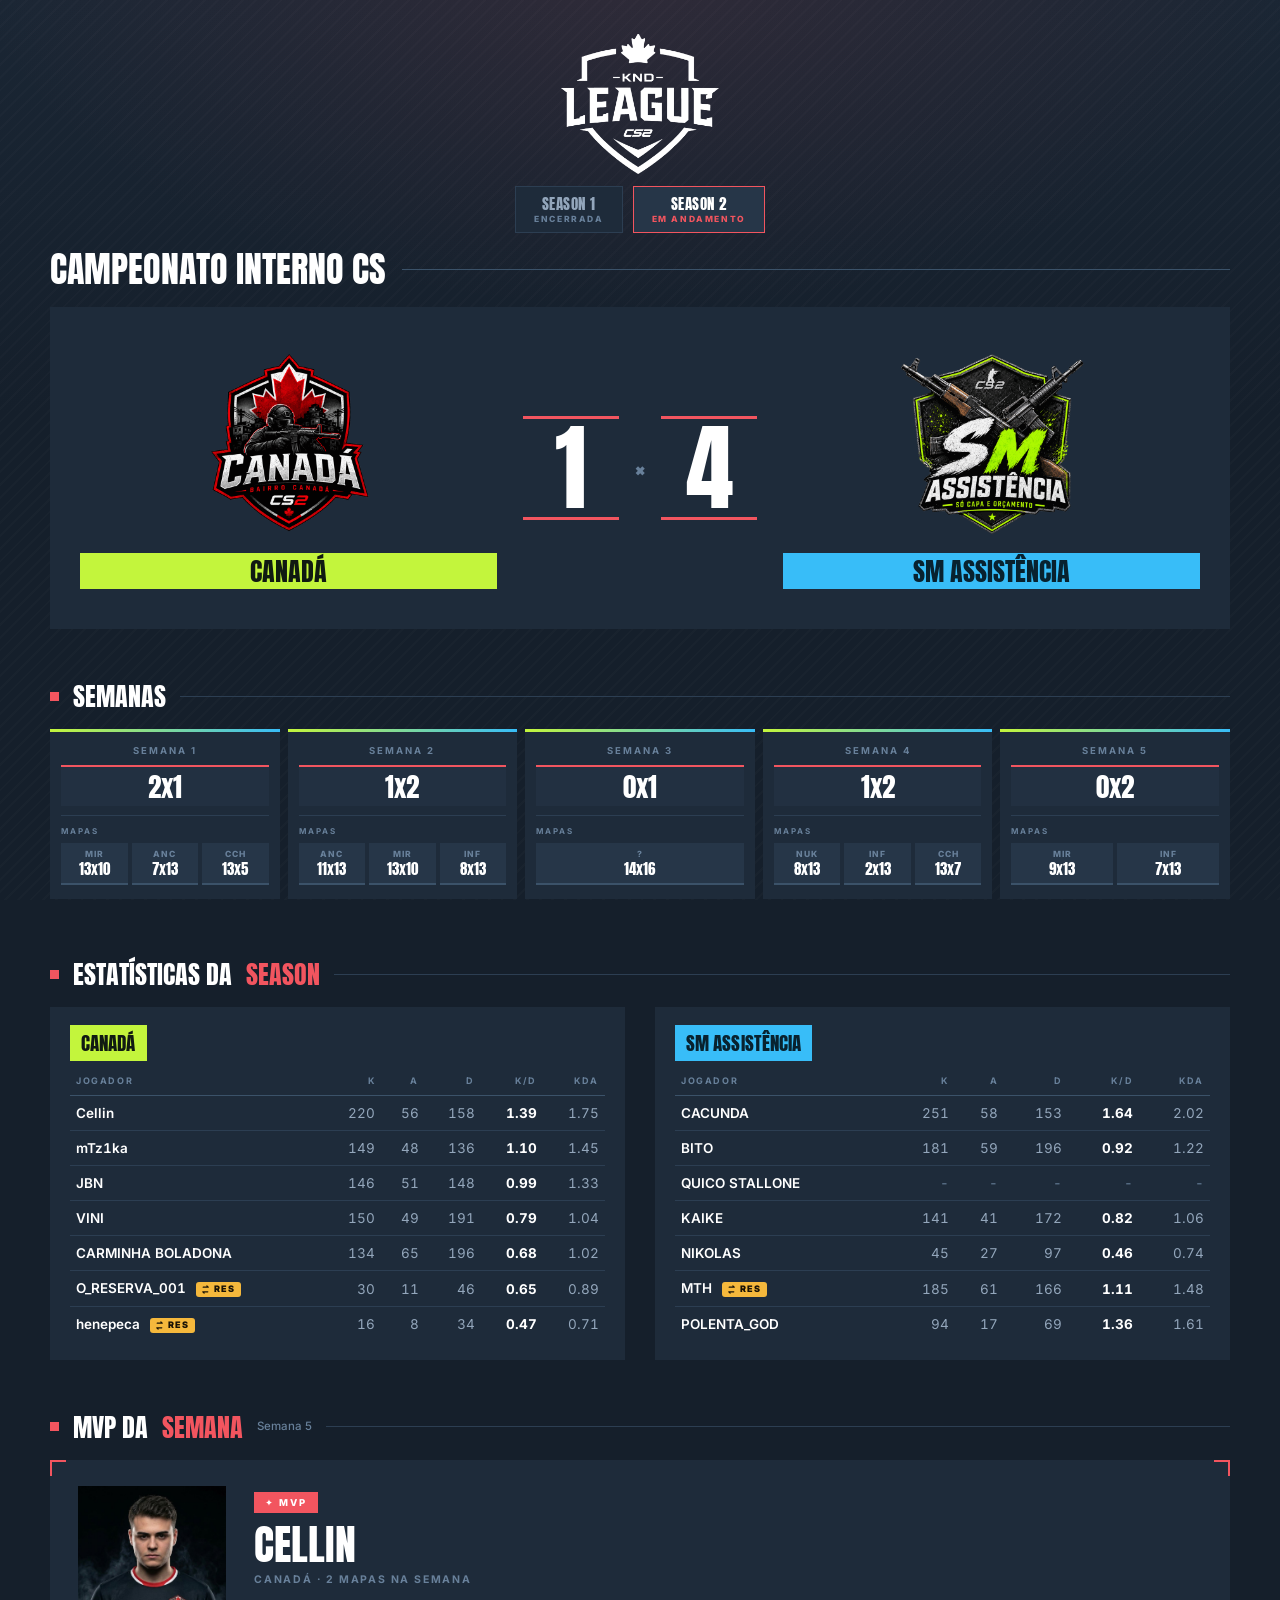
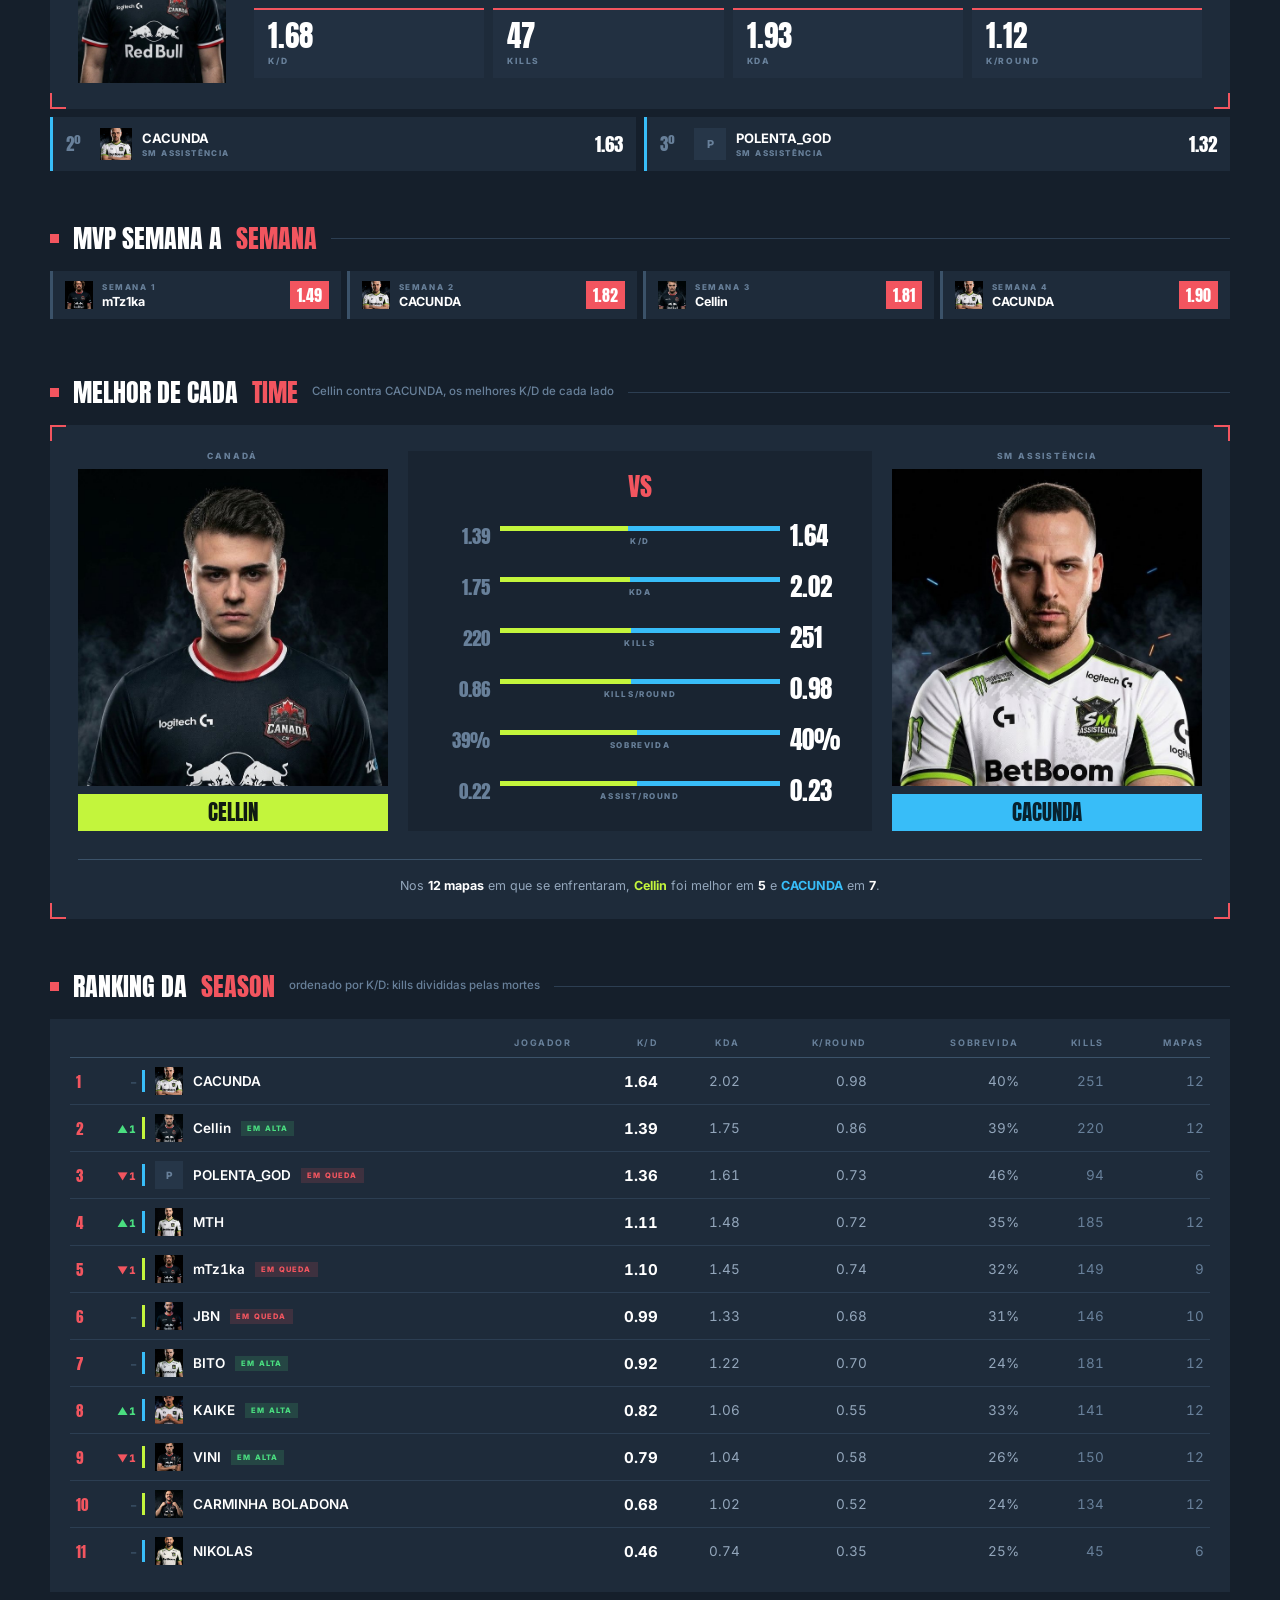
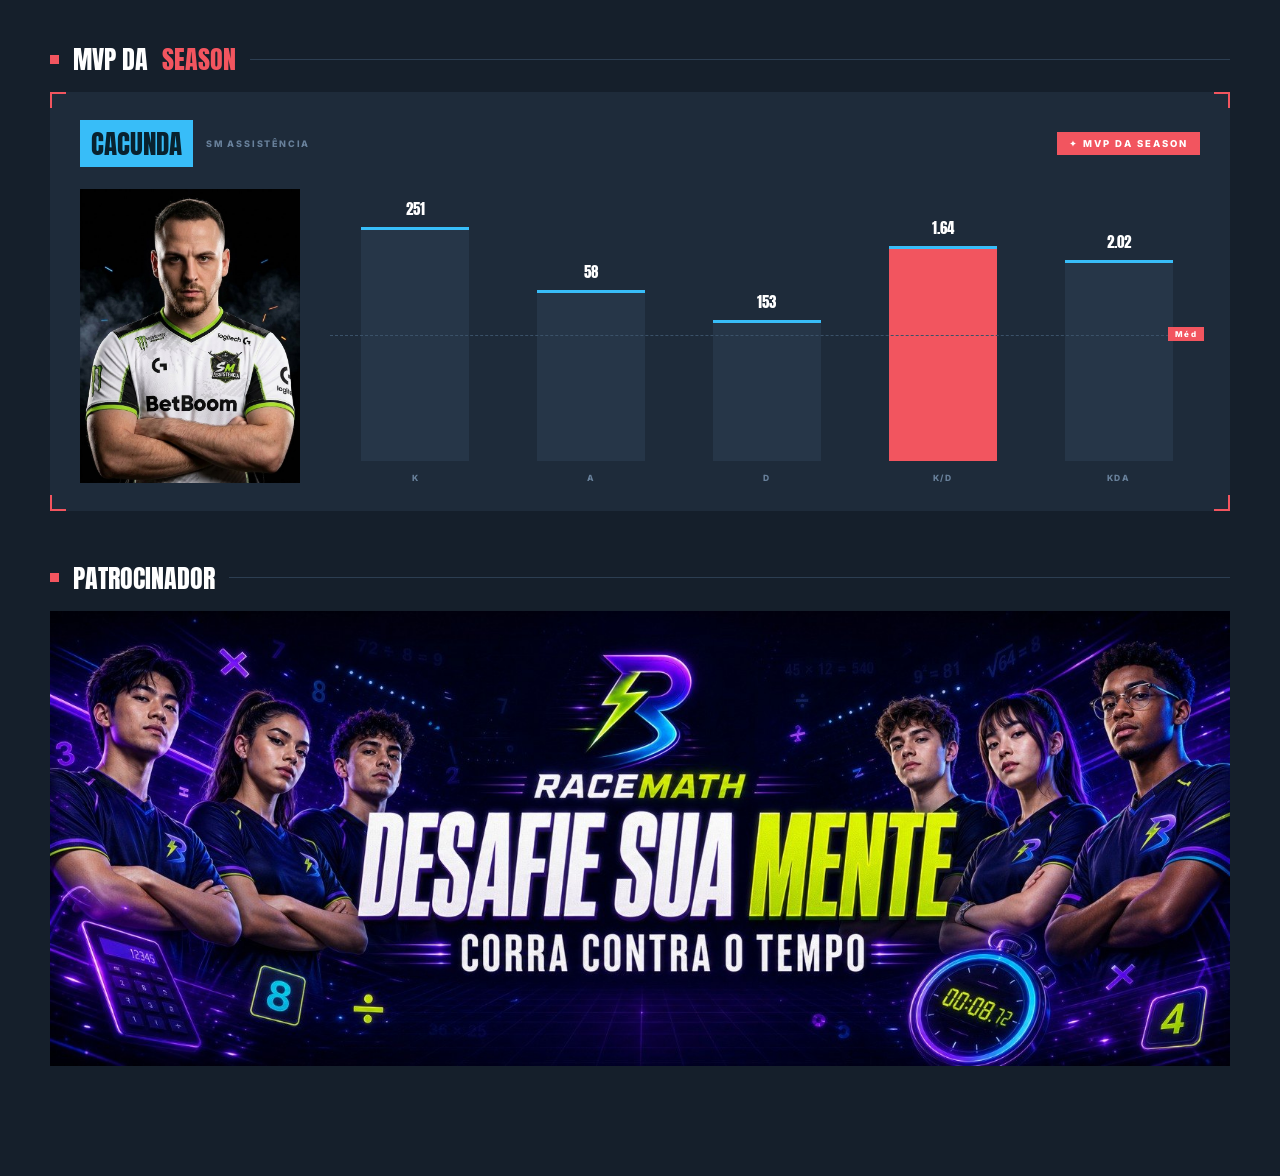
==== commit 8d985b33: "season 2, semana 5: SM 2x0 (Mirage 9x13, Inferno 7x13), henepeca estreia como reserva do JBN" ====
--- a/v2/index.html
+++ b/v2/index.html
@@ -6,14 +6,14 @@
 <title>KND League</title>
 <meta name="description" content="Placar e estatisticas da KND League.">
 <meta name="theme-color" content="#000000">
-<meta name="versao" content="39">
+<meta name="versao" content="40">
 <link rel="icon" href="assets/liga.png">
 <link rel="preconnect" href="https://fonts.googleapis.com">
 <link rel="preconnect" href="https://fonts.gstatic.com" crossorigin>
 <link href="https://fonts.googleapis.com/css2?family=Anton&family=Inter:wght@400;500;600;700;800&display=swap" rel="stylesheet">
 <!-- O ?v= no fim e obrigatorio: sem ele o navegador serve o css/js velho do cache
      mesmo depois de publicar. O numero sobe a cada deploy (scripts/publicar.py). -->
-<link rel="stylesheet" href="styles.css?v=39">
+<link rel="stylesheet" href="styles.css?v=40">
 </head>
 <body>
 
@@ -88,6 +88,6 @@
   <div class="mm-panel" id="mmPanel"></div>
 </div>
 
-<script src="app.js?v=39"></script>
+<script src="app.js?v=40"></script>
 </body>
 </html>
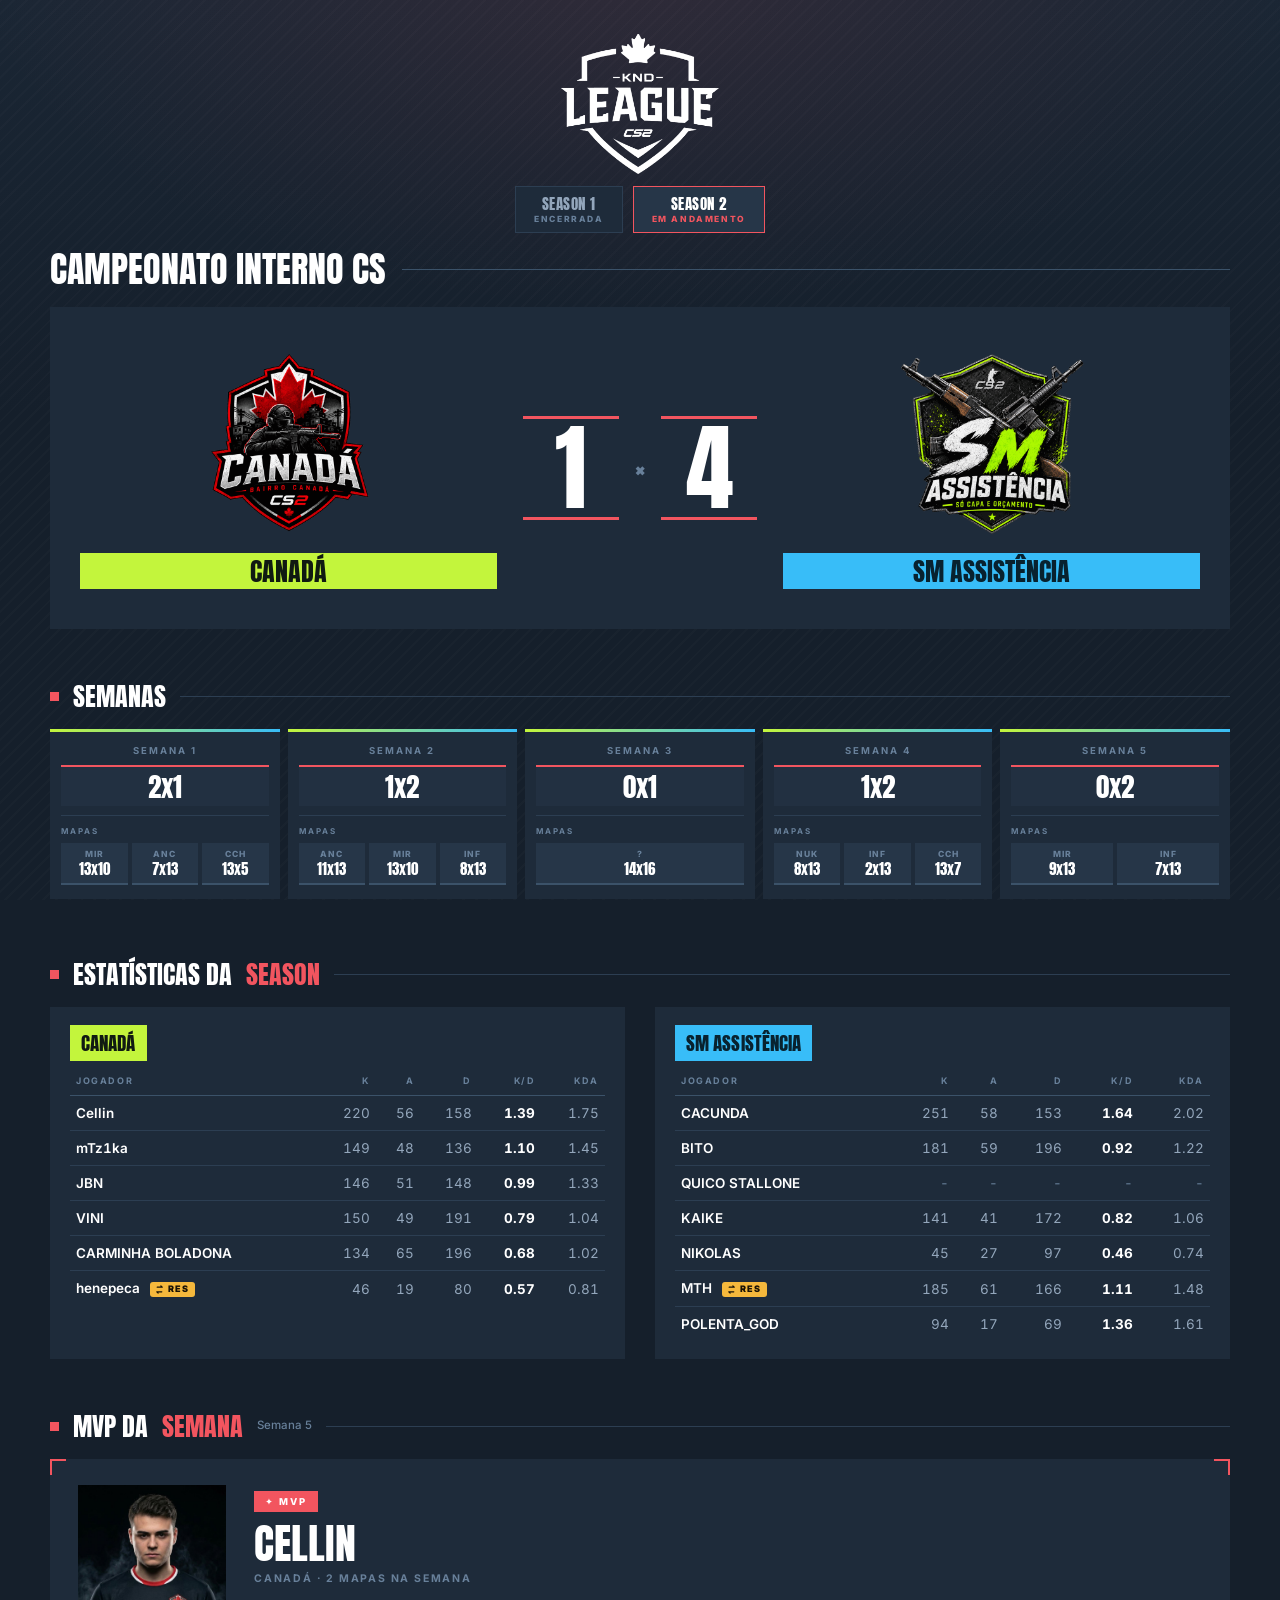
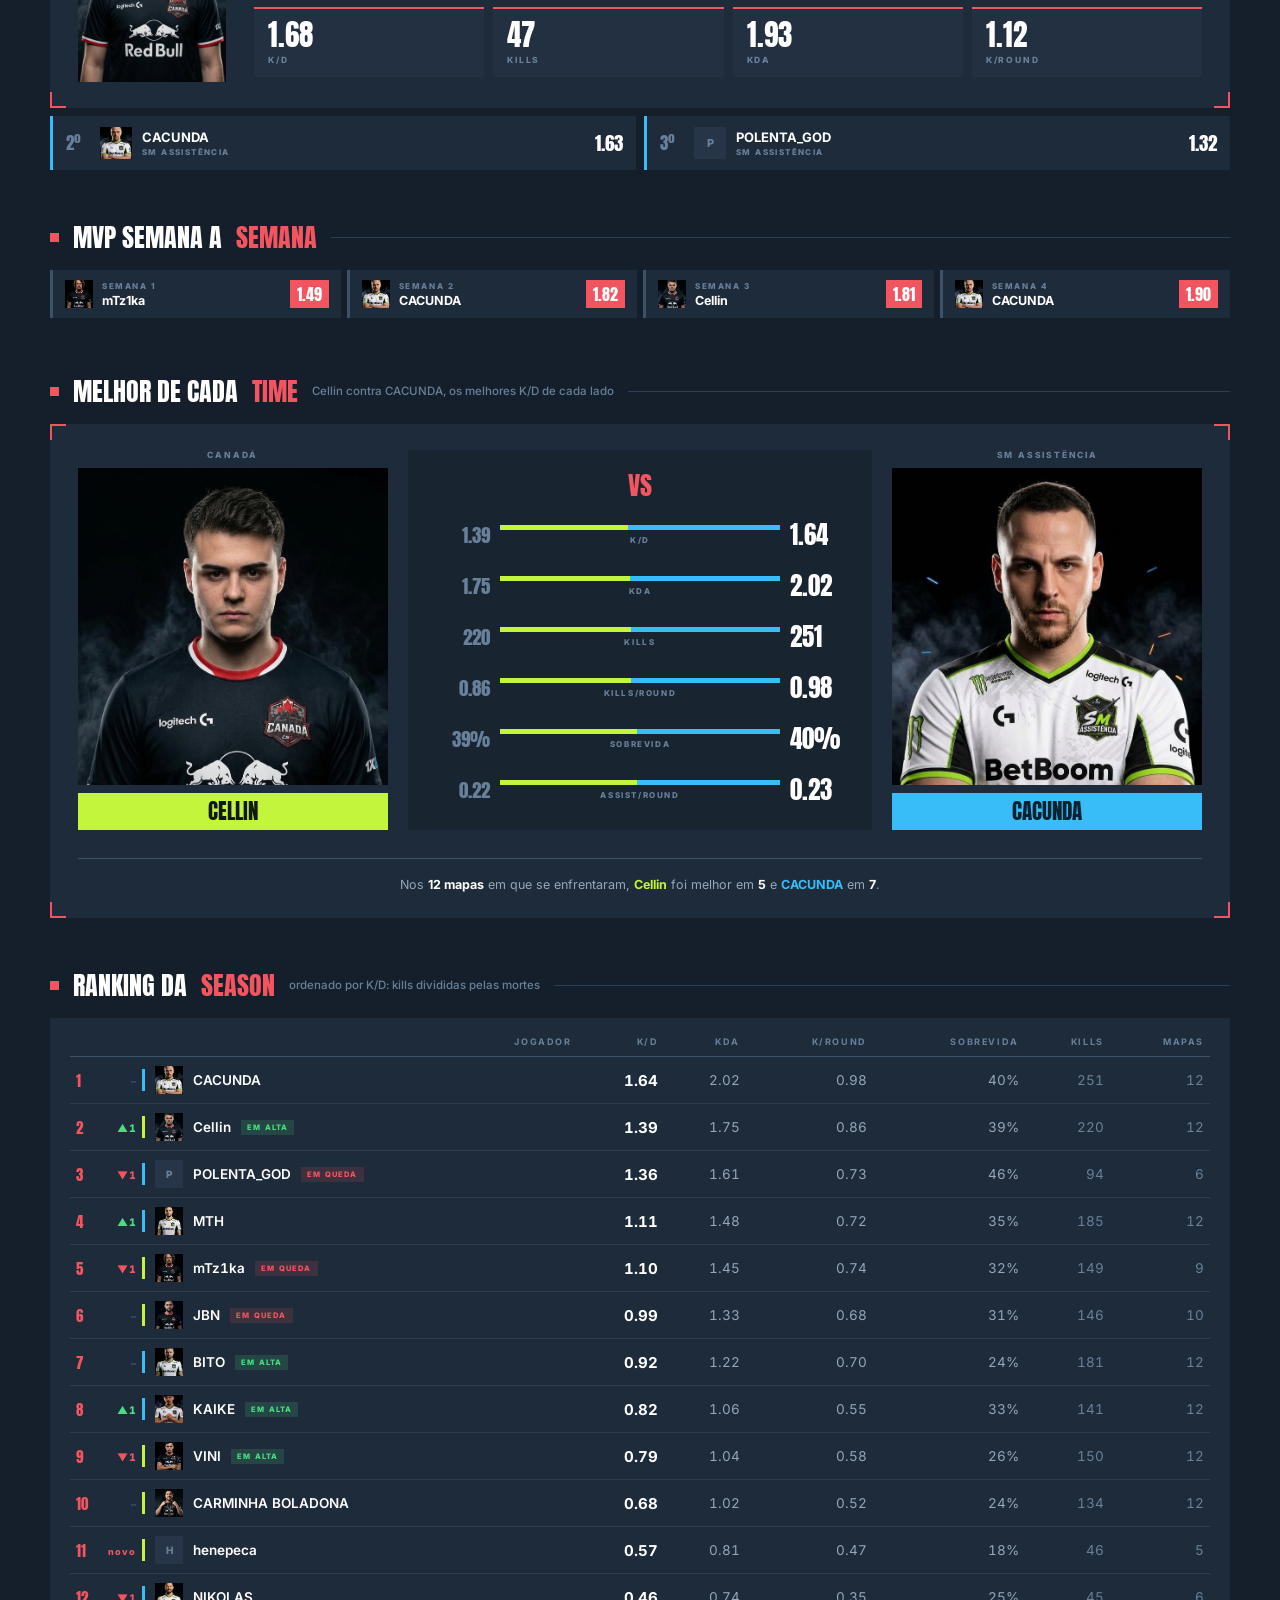
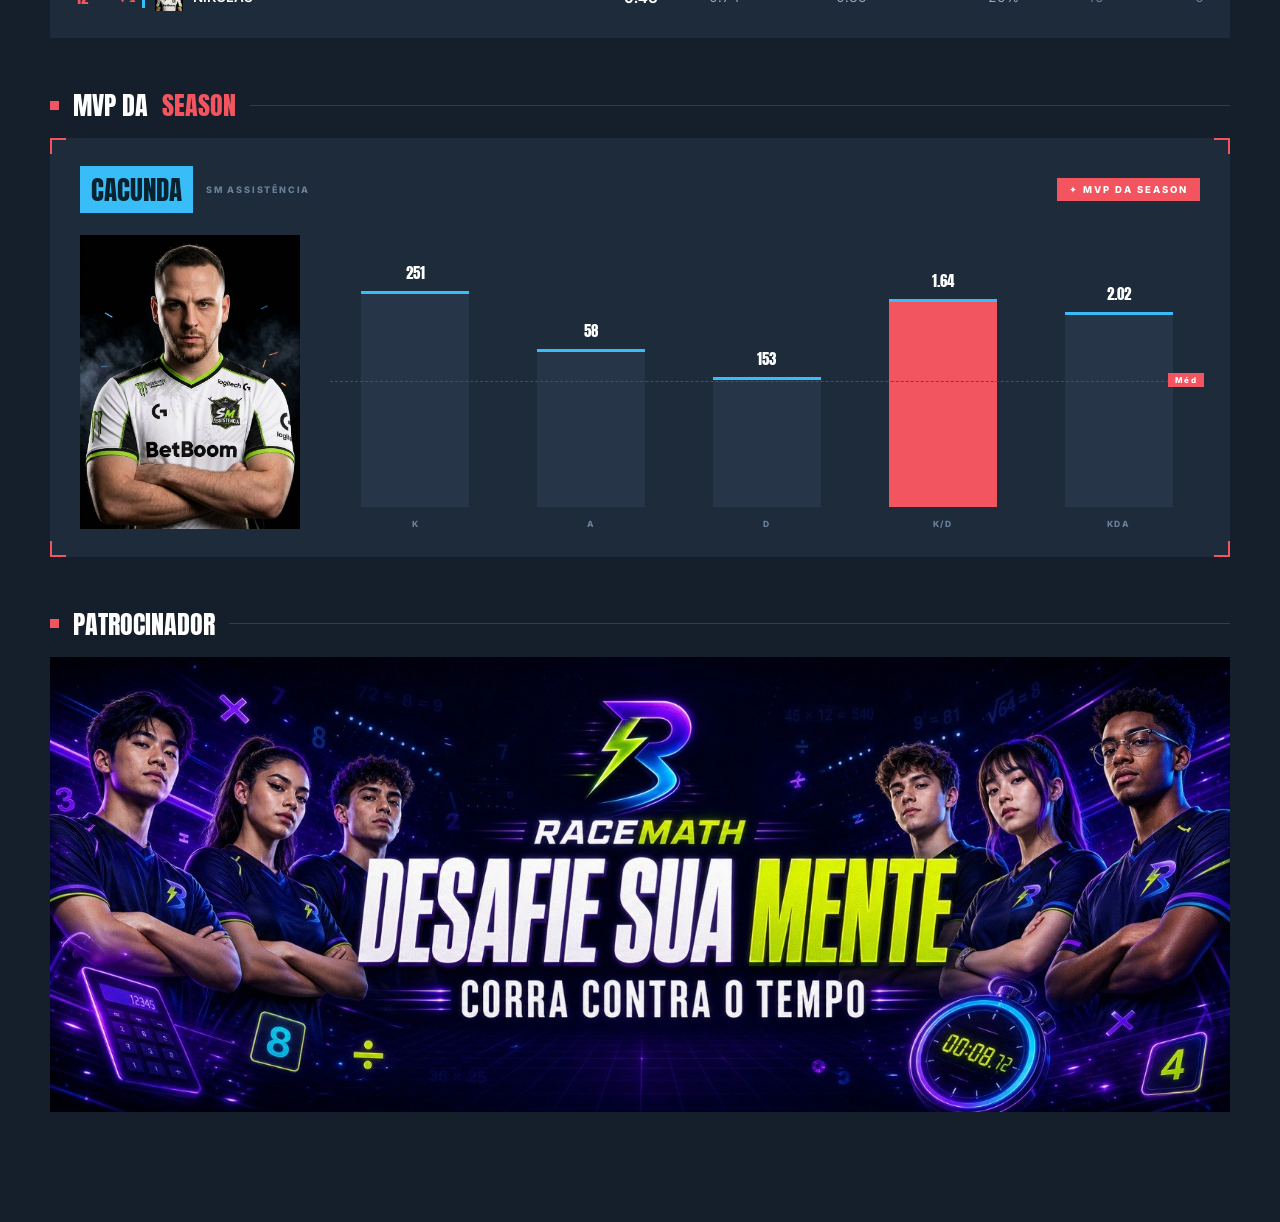
==== commit 2d871ffe: "henepeca = O_RESERVA_001: mesmo jogador, stats somadas" ====
--- a/v2/index.html
+++ b/v2/index.html
@@ -6,14 +6,14 @@
 <title>KND League</title>
 <meta name="description" content="Placar e estatisticas da KND League.">
 <meta name="theme-color" content="#000000">
-<meta name="versao" content="40">
+<meta name="versao" content="41">
 <link rel="icon" href="assets/liga.png">
 <link rel="preconnect" href="https://fonts.googleapis.com">
 <link rel="preconnect" href="https://fonts.gstatic.com" crossorigin>
 <link href="https://fonts.googleapis.com/css2?family=Anton&family=Inter:wght@400;500;600;700;800&display=swap" rel="stylesheet">
 <!-- O ?v= no fim e obrigatorio: sem ele o navegador serve o css/js velho do cache
      mesmo depois de publicar. O numero sobe a cada deploy (scripts/publicar.py). -->
-<link rel="stylesheet" href="styles.css?v=40">
+<link rel="stylesheet" href="styles.css?v=41">
 </head>
 <body>
 
@@ -88,6 +88,6 @@
   <div class="mm-panel" id="mmPanel"></div>
 </div>
 
-<script src="app.js?v=40"></script>
+<script src="app.js?v=41"></script>
 </body>
 </html>
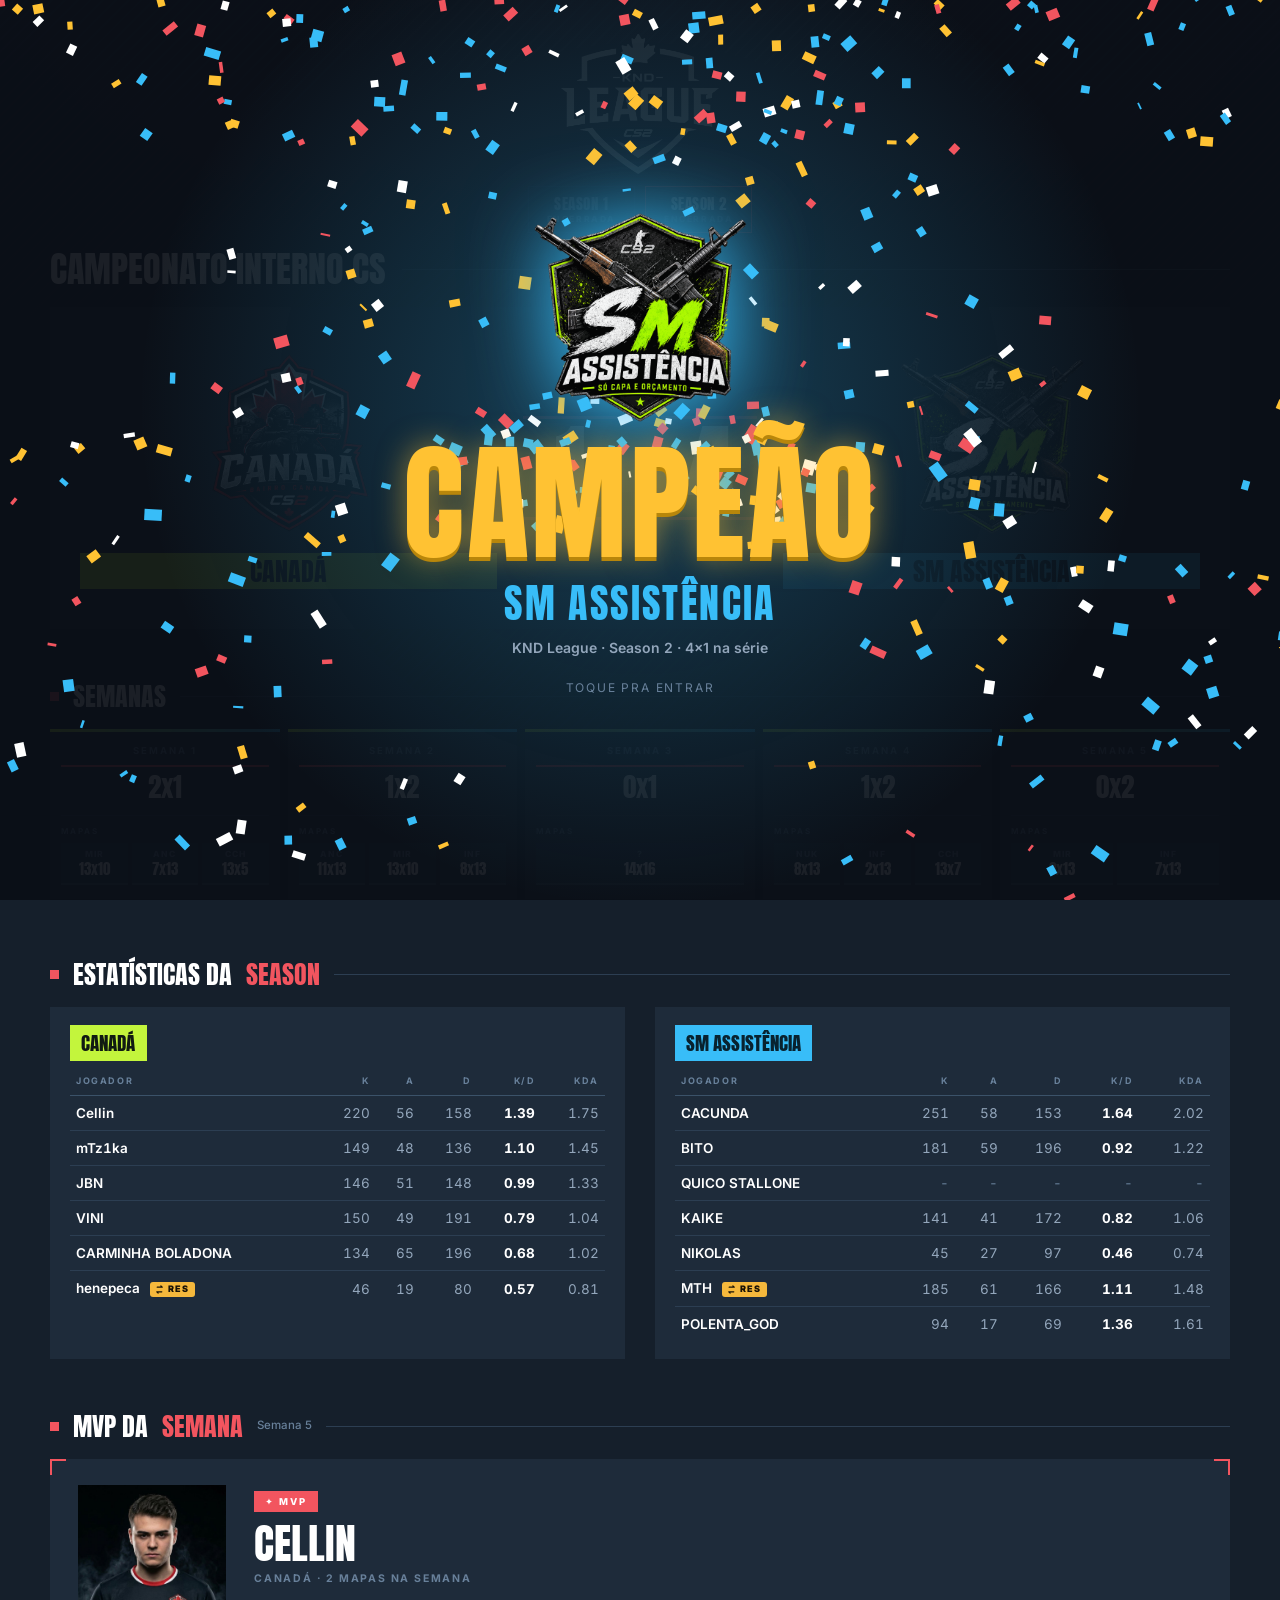
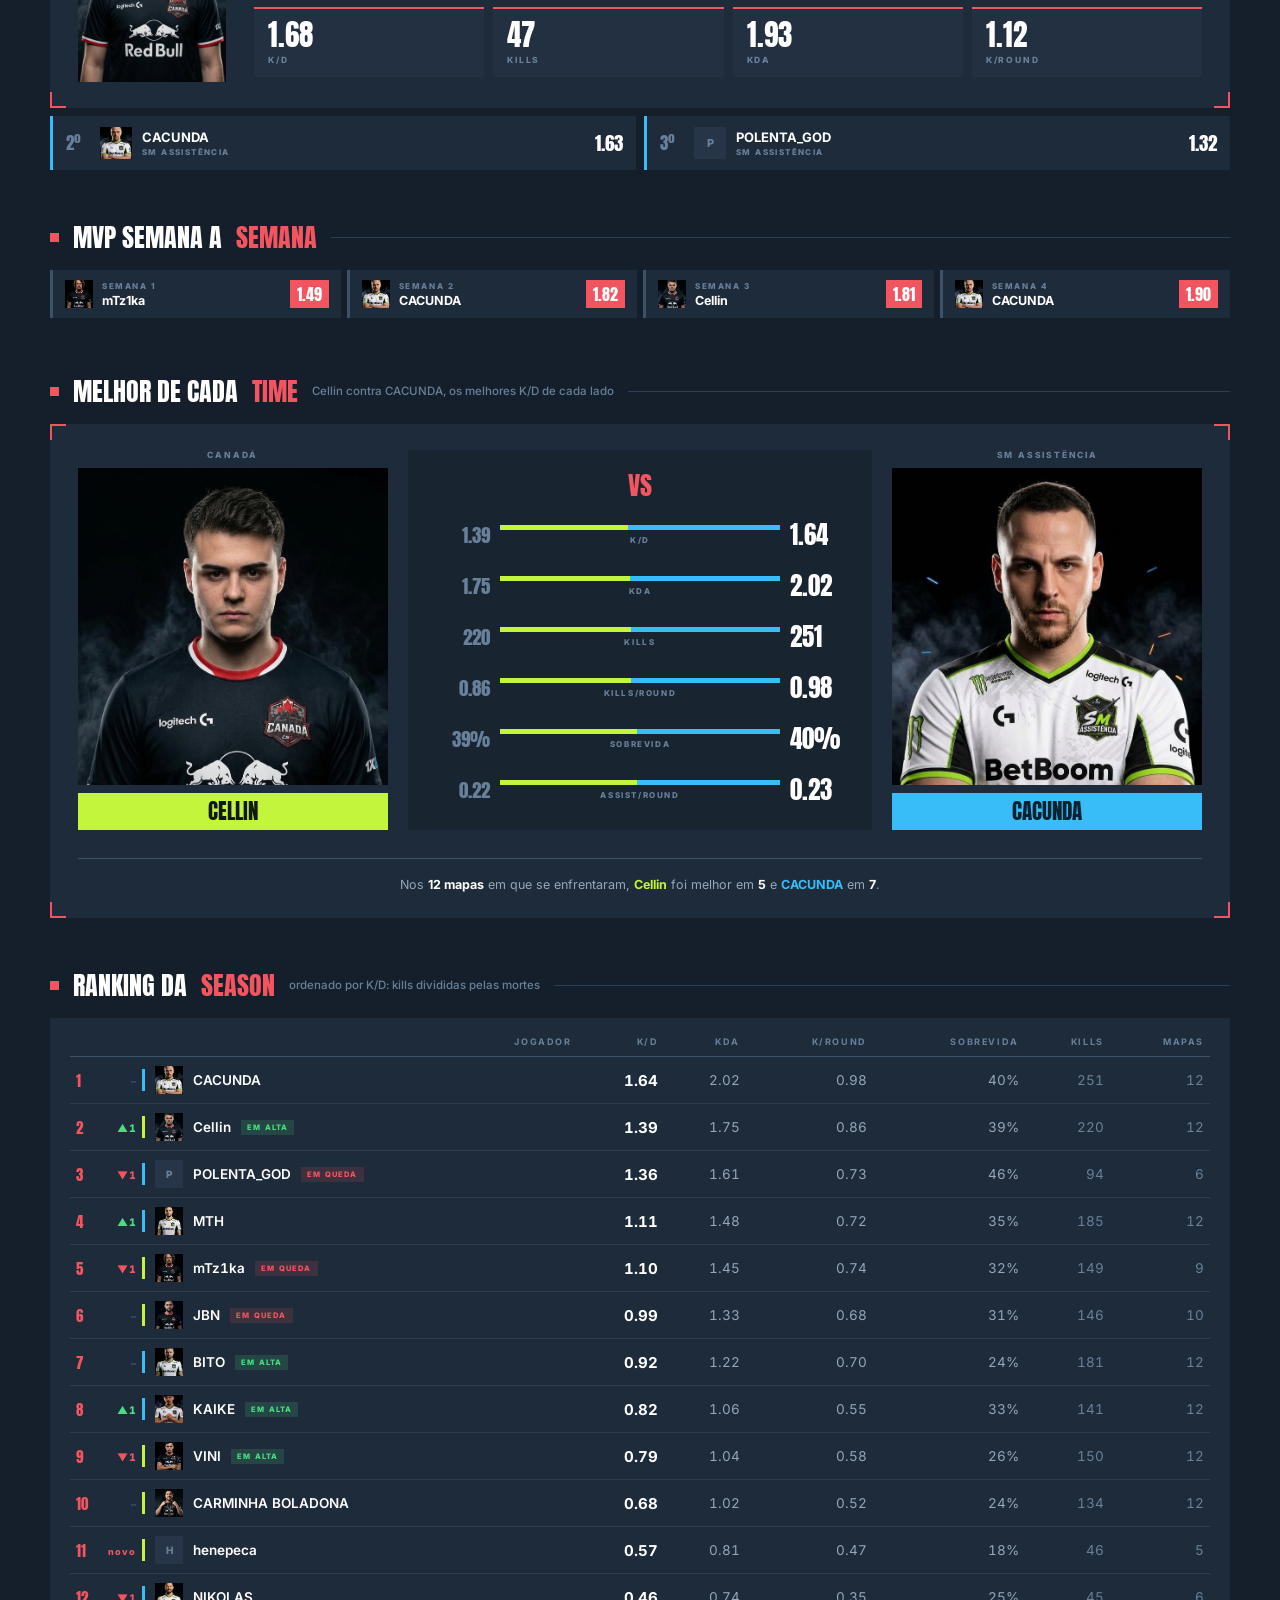
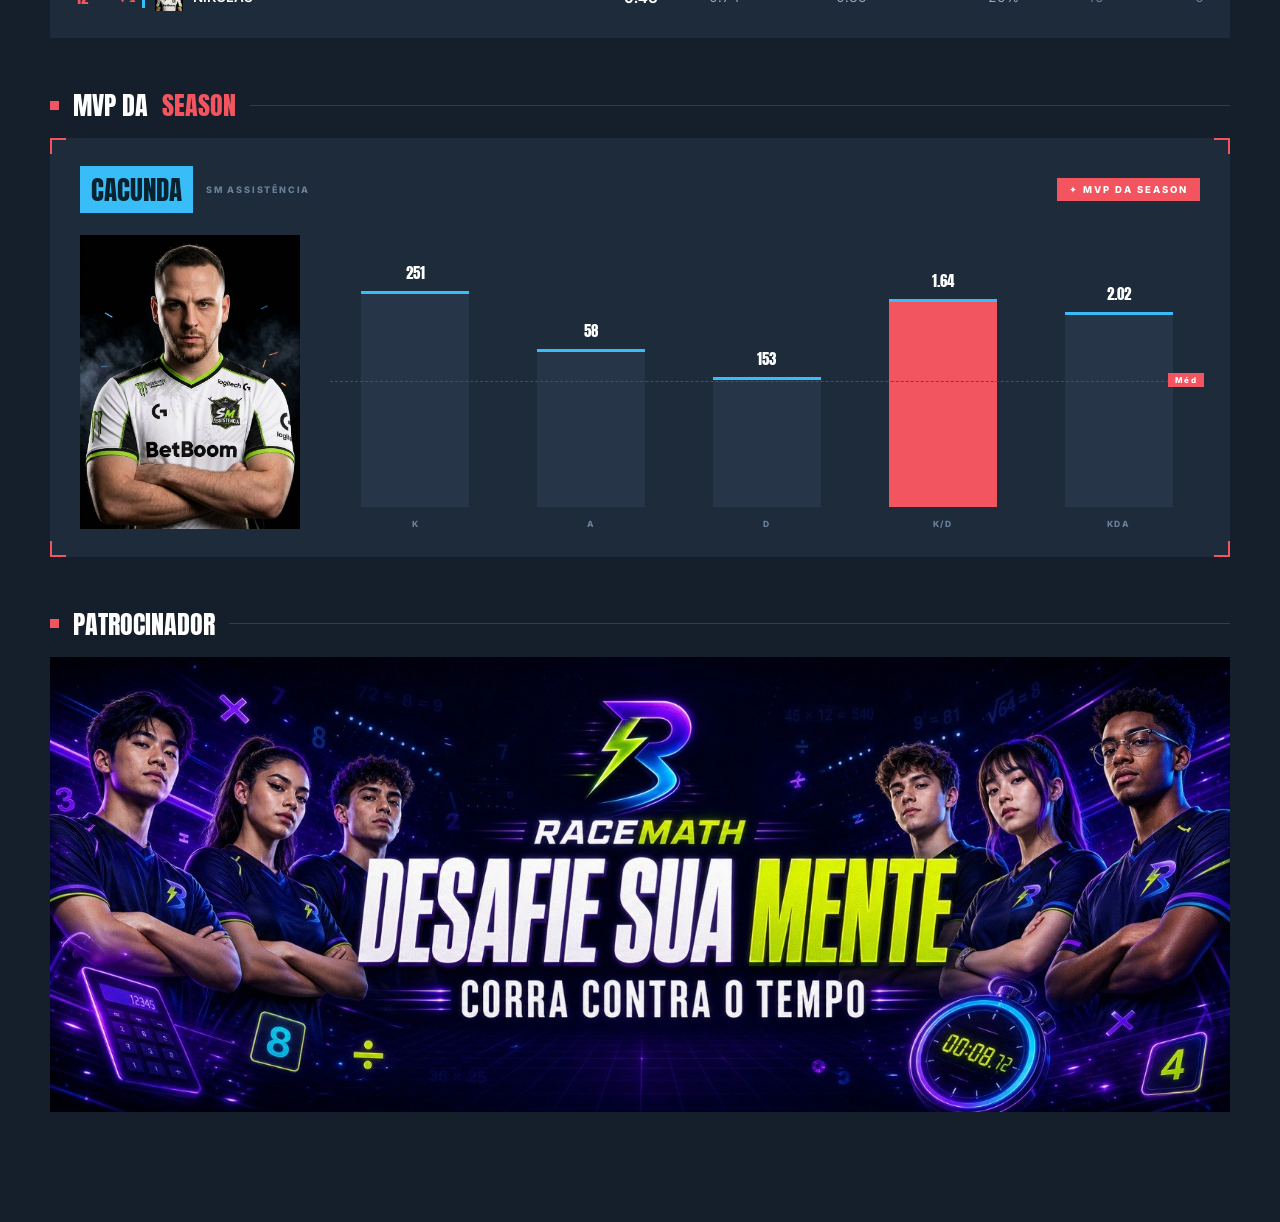
==== commit a050a615: "season 2 encerrada: SM campea, festa com confete + CAMPEAO na abertura" ====
--- a/v2/index.html
+++ b/v2/index.html
@@ -6,14 +6,14 @@
 <title>KND League</title>
 <meta name="description" content="Placar e estatisticas da KND League.">
 <meta name="theme-color" content="#000000">
-<meta name="versao" content="41">
+<meta name="versao" content="42">
 <link rel="icon" href="assets/liga.png">
 <link rel="preconnect" href="https://fonts.googleapis.com">
 <link rel="preconnect" href="https://fonts.gstatic.com" crossorigin>
 <link href="https://fonts.googleapis.com/css2?family=Anton&family=Inter:wght@400;500;600;700;800&display=swap" rel="stylesheet">
 <!-- O ?v= no fim e obrigatorio: sem ele o navegador serve o css/js velho do cache
      mesmo depois de publicar. O numero sobe a cada deploy (scripts/publicar.py). -->
-<link rel="stylesheet" href="styles.css?v=41">
+<link rel="stylesheet" href="styles.css?v=42">
 </head>
 <body>
 
@@ -88,6 +88,6 @@
   <div class="mm-panel" id="mmPanel"></div>
 </div>
 
-<script src="app.js?v=41"></script>
+<script src="app.js?v=42"></script>
 </body>
 </html>
--- a/v2/styles.css
+++ b/v2/styles.css
@@ -568,3 +568,28 @@
 .pl-res .tag-res{margin-left:0}
 .pl-res b{color:var(--txt)}
 .pl-res:hover b{text-decoration:underline}
+
+/* ---------- festa do campeao ---------- */
+.festa{position:fixed;inset:0;z-index:999;display:flex;align-items:center;justify-content:center;
+  background:radial-gradient(circle at 50% 45%, color-mix(in srgb, var(--cc) 30%, transparent), transparent 62%),rgba(10,15,22,.93);
+  animation:festa-in .35s ease-out;cursor:pointer;padding:16px}
+.festa.saindo{animation:festa-out .5s ease-in forwards}
+.festa canvas{position:absolute;inset:0;width:100%;height:100%;pointer-events:none}
+.festa-card{position:relative;text-align:center;display:flex;flex-direction:column;align-items:center;gap:6px}
+.festa-logo{width:min(46vw,220px);aspect-ratio:1;display:flex;align-items:center;justify-content:center;
+  animation:festa-logo .9s cubic-bezier(.2,1.6,.4,1) .1s both;filter:drop-shadow(0 0 40px var(--cc))}
+.festa-logo img{max-width:100%;max-height:100%;object-fit:contain}
+.festa-tit{font-family:'Anton',Impact,sans-serif;font-size:min(20vw,128px);line-height:1;letter-spacing:.02em;
+  color:#ffc233;text-shadow:0 4px 0 #b8860b,0 0 30px rgba(255,194,51,.55);margin-top:8px;
+  animation:festa-tit .7s cubic-bezier(.2,1.5,.4,1) .45s both}
+.festa-time{font-family:'Anton',Impact,sans-serif;font-size:min(8vw,40px);color:var(--cc);letter-spacing:.06em;
+  animation:festa-sub .5s ease-out .8s both}
+.festa-sub{color:var(--mut);font-size:14px;font-weight:600;animation:festa-sub .5s ease-out 1s both}
+.festa-dica{color:var(--mut2);font-size:12px;margin-top:18px;text-transform:uppercase;letter-spacing:.15em;
+  animation:festa-sub .5s ease-out 2s both}
+@keyframes festa-in{from{opacity:0}to{opacity:1}}
+@keyframes festa-out{to{opacity:0;transform:scale(1.04)}}
+@keyframes festa-logo{from{opacity:0;transform:scale(.2) rotate(-25deg)}to{opacity:1;transform:none}}
+@keyframes festa-tit{from{opacity:0;transform:scale(2.4)}to{opacity:1;transform:none}}
+@keyframes festa-sub{from{opacity:0;transform:translateY(10px)}to{opacity:1;transform:none}}
+@media (prefers-reduced-motion: reduce){.festa *,.festa{animation-duration:.01s!important;animation-delay:0s!important}}
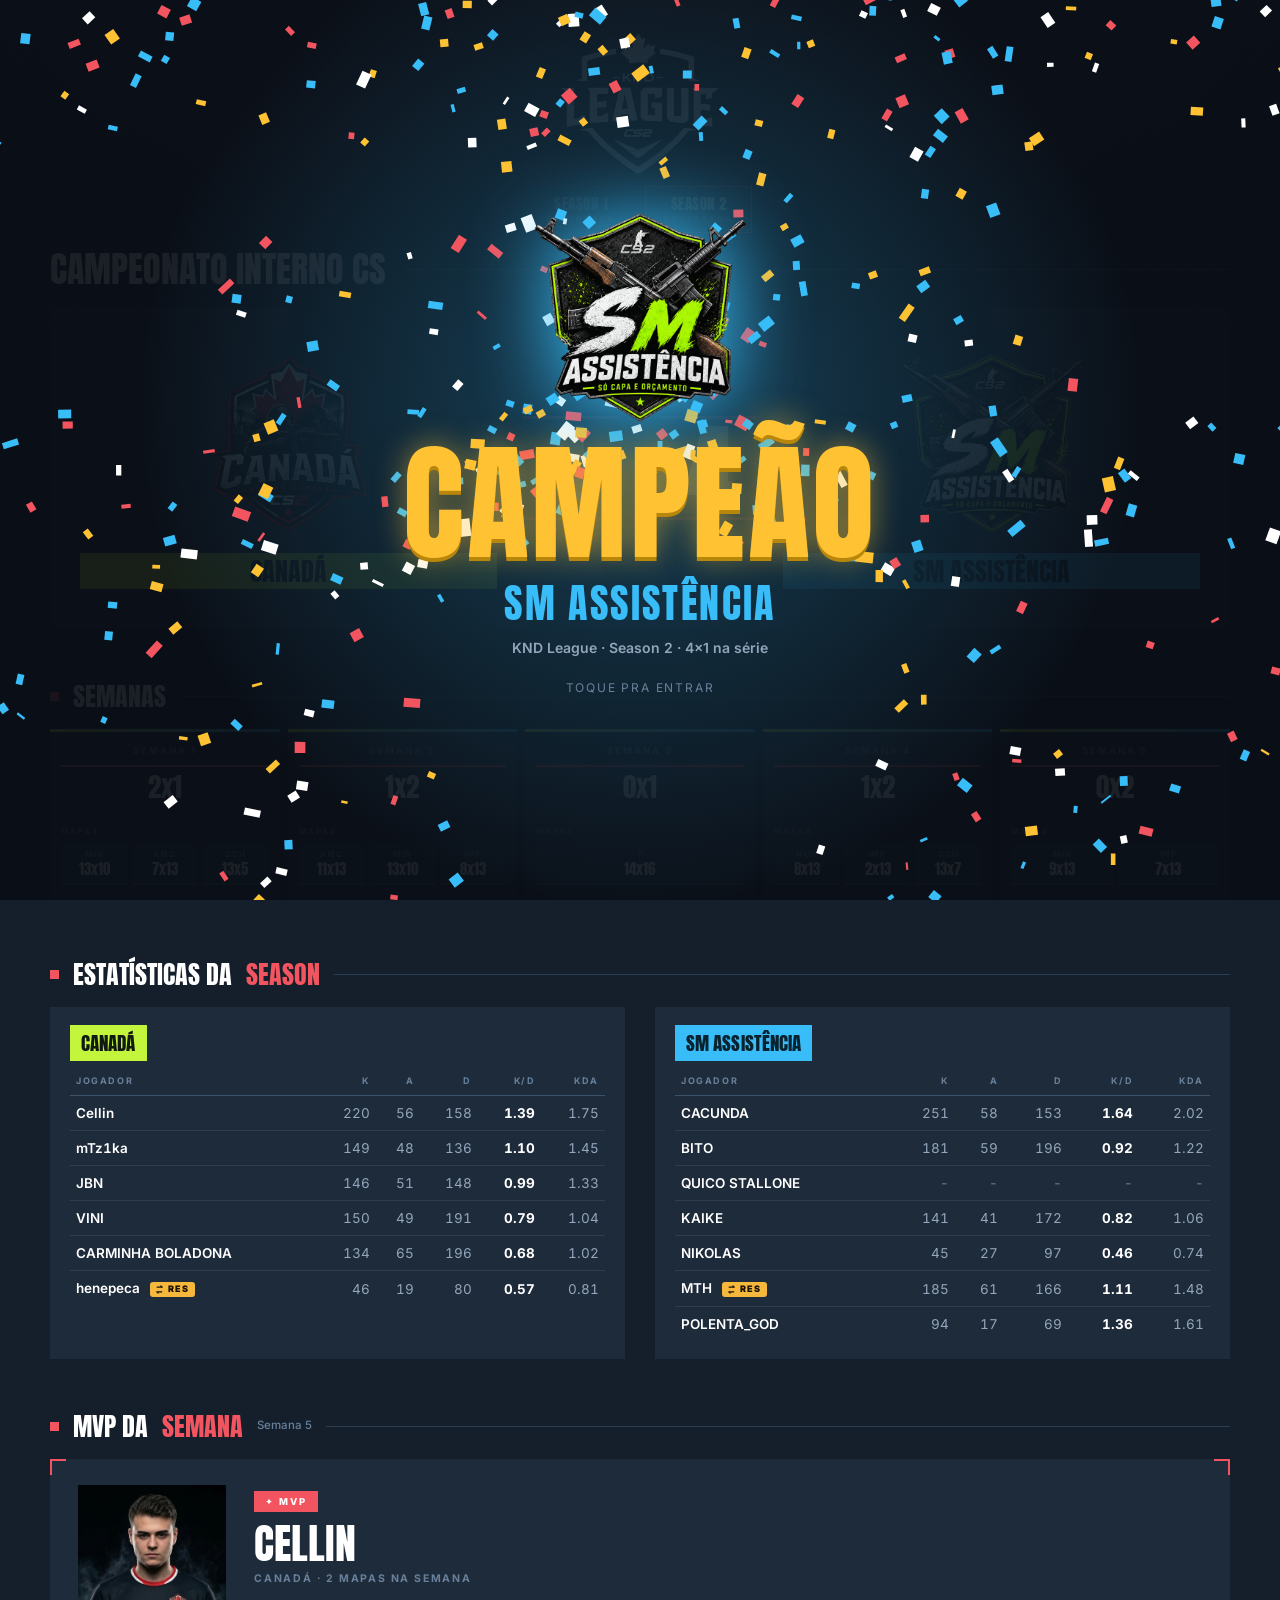
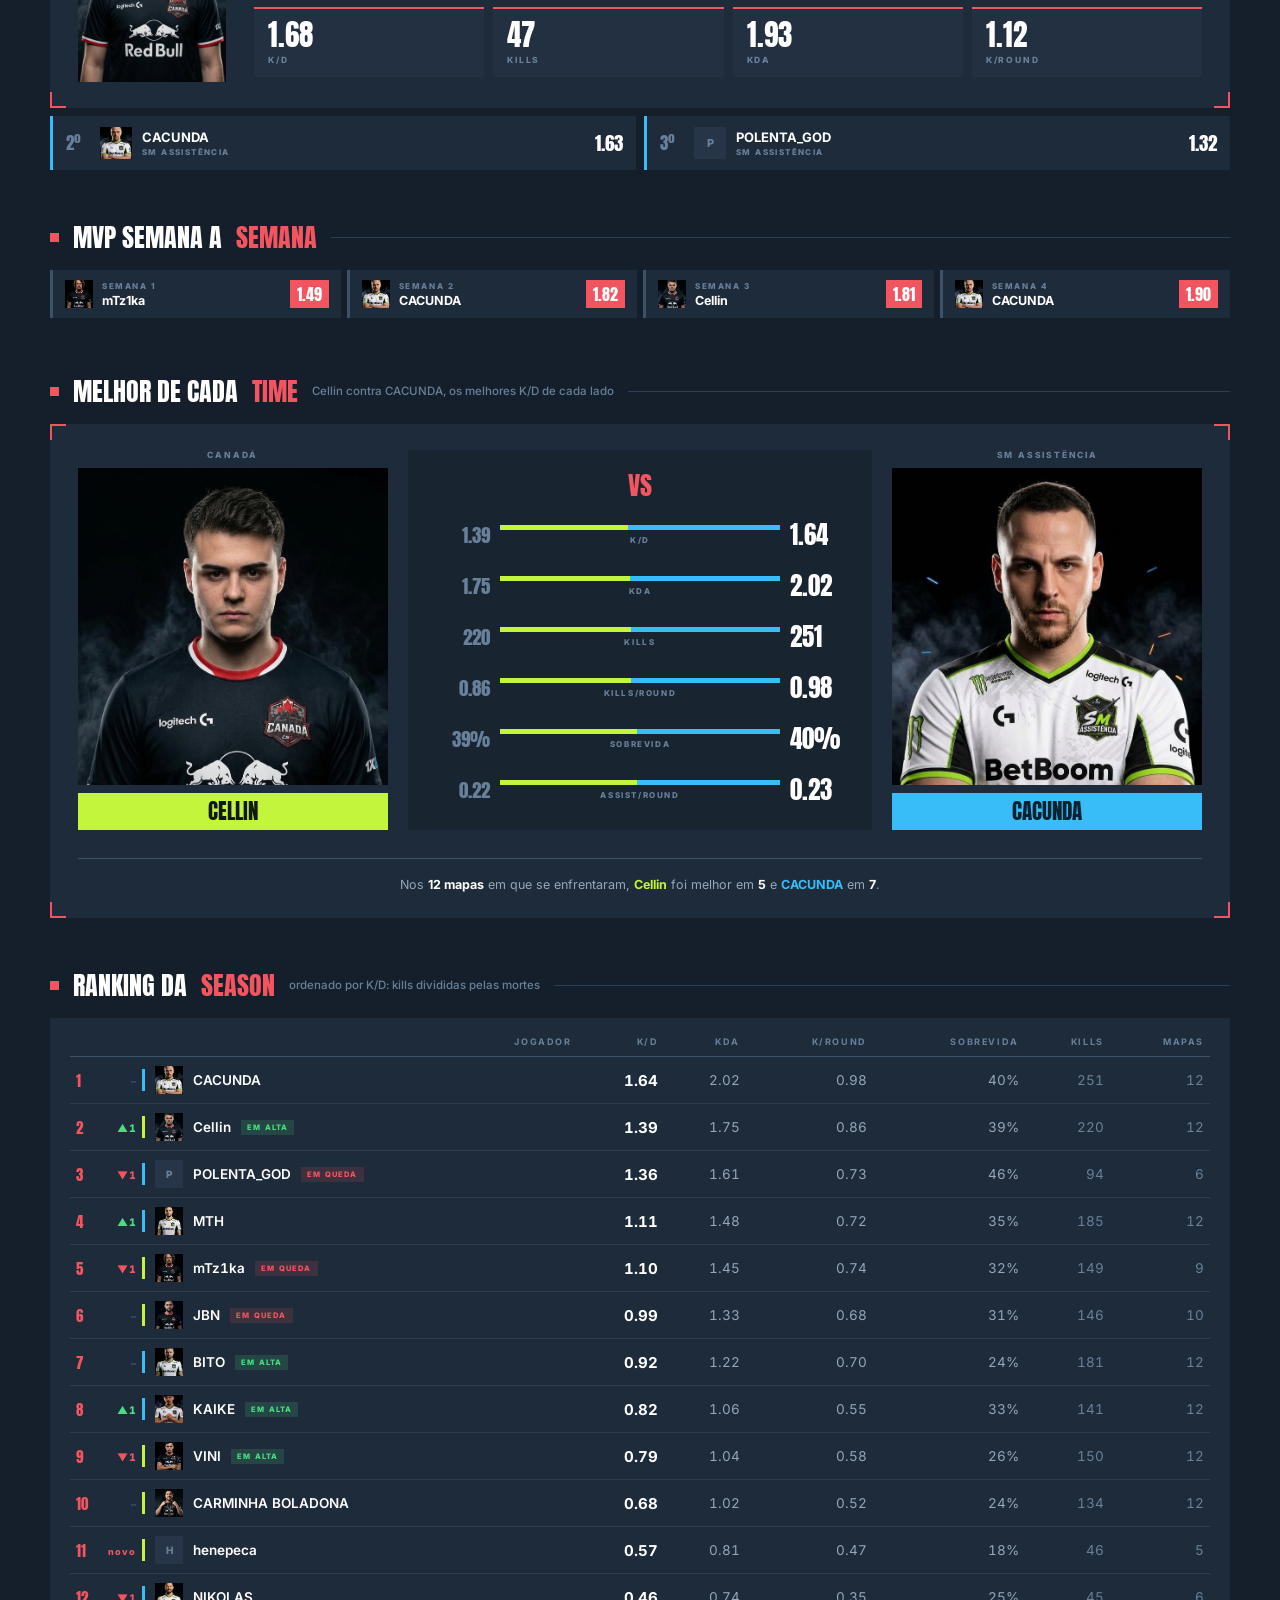
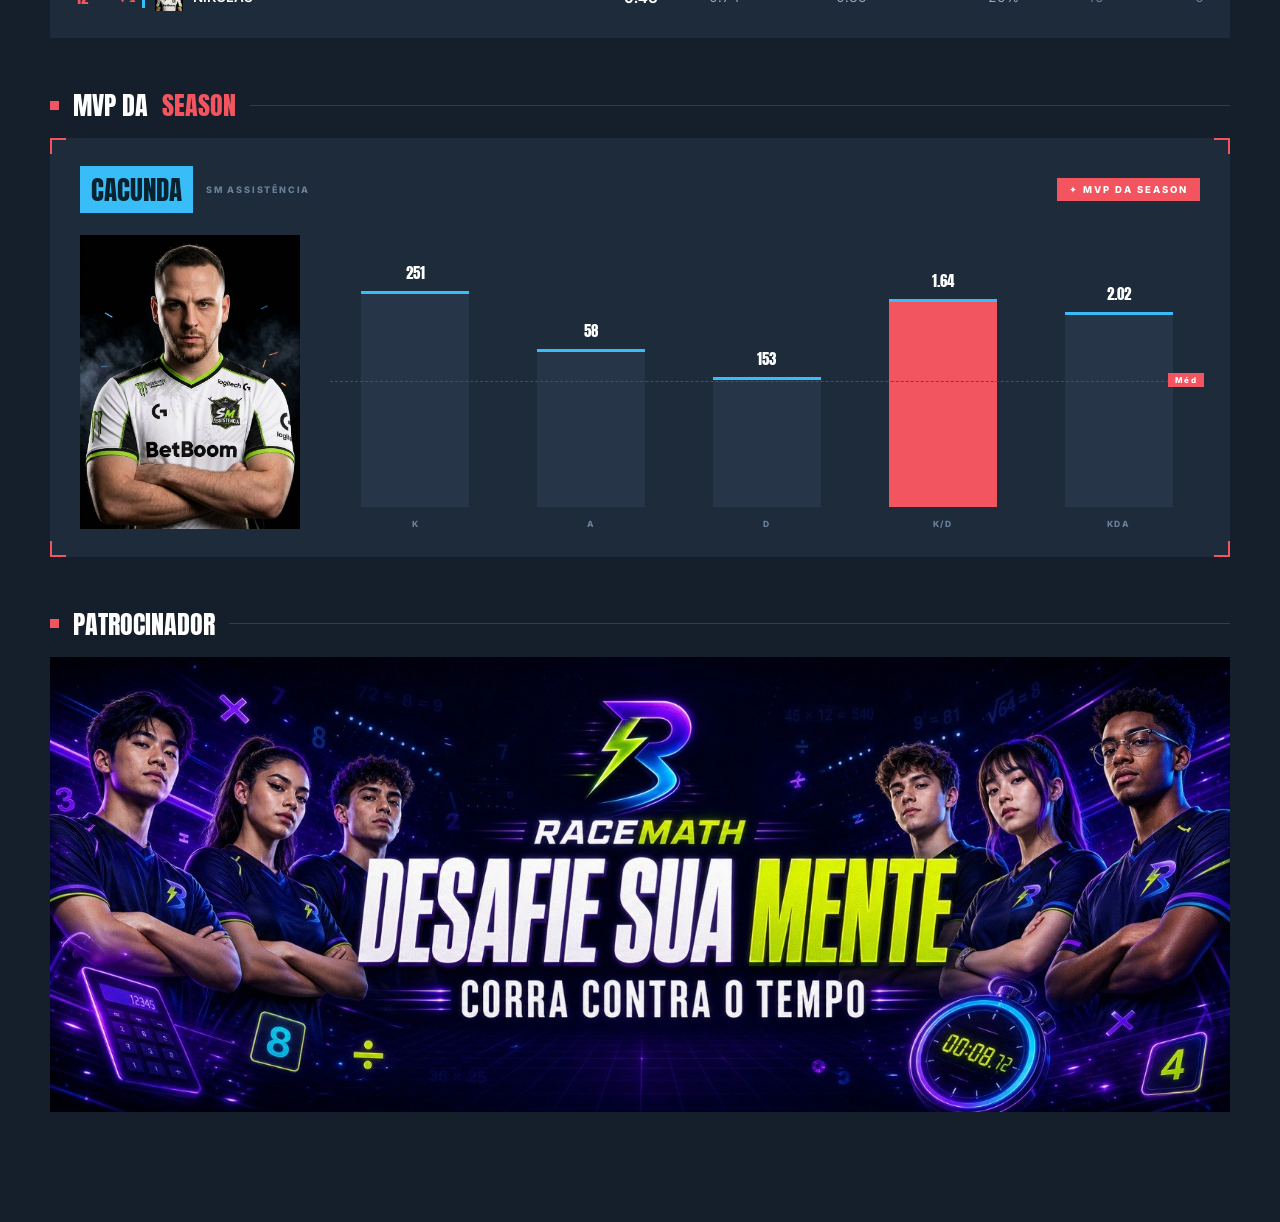
==== commit 6a8c99dc: "conquistas enxutas: so campeao, vice e MVP da season" ====
--- a/v2/index.html
+++ b/v2/index.html
@@ -6,14 +6,14 @@
 <title>KND League</title>
 <meta name="description" content="Placar e estatisticas da KND League.">
 <meta name="theme-color" content="#000000">
-<meta name="versao" content="42">
+<meta name="versao" content="43">
 <link rel="icon" href="assets/liga.png">
 <link rel="preconnect" href="https://fonts.googleapis.com">
 <link rel="preconnect" href="https://fonts.gstatic.com" crossorigin>
 <link href="https://fonts.googleapis.com/css2?family=Anton&family=Inter:wght@400;500;600;700;800&display=swap" rel="stylesheet">
 <!-- O ?v= no fim e obrigatorio: sem ele o navegador serve o css/js velho do cache
      mesmo depois de publicar. O numero sobe a cada deploy (scripts/publicar.py). -->
-<link rel="stylesheet" href="styles.css?v=42">
+<link rel="stylesheet" href="styles.css?v=43">
 </head>
 <body>
 
@@ -88,6 +88,6 @@
   <div class="mm-panel" id="mmPanel"></div>
 </div>
 
-<script src="app.js?v=42"></script>
+<script src="app.js?v=43"></script>
 </body>
 </html>
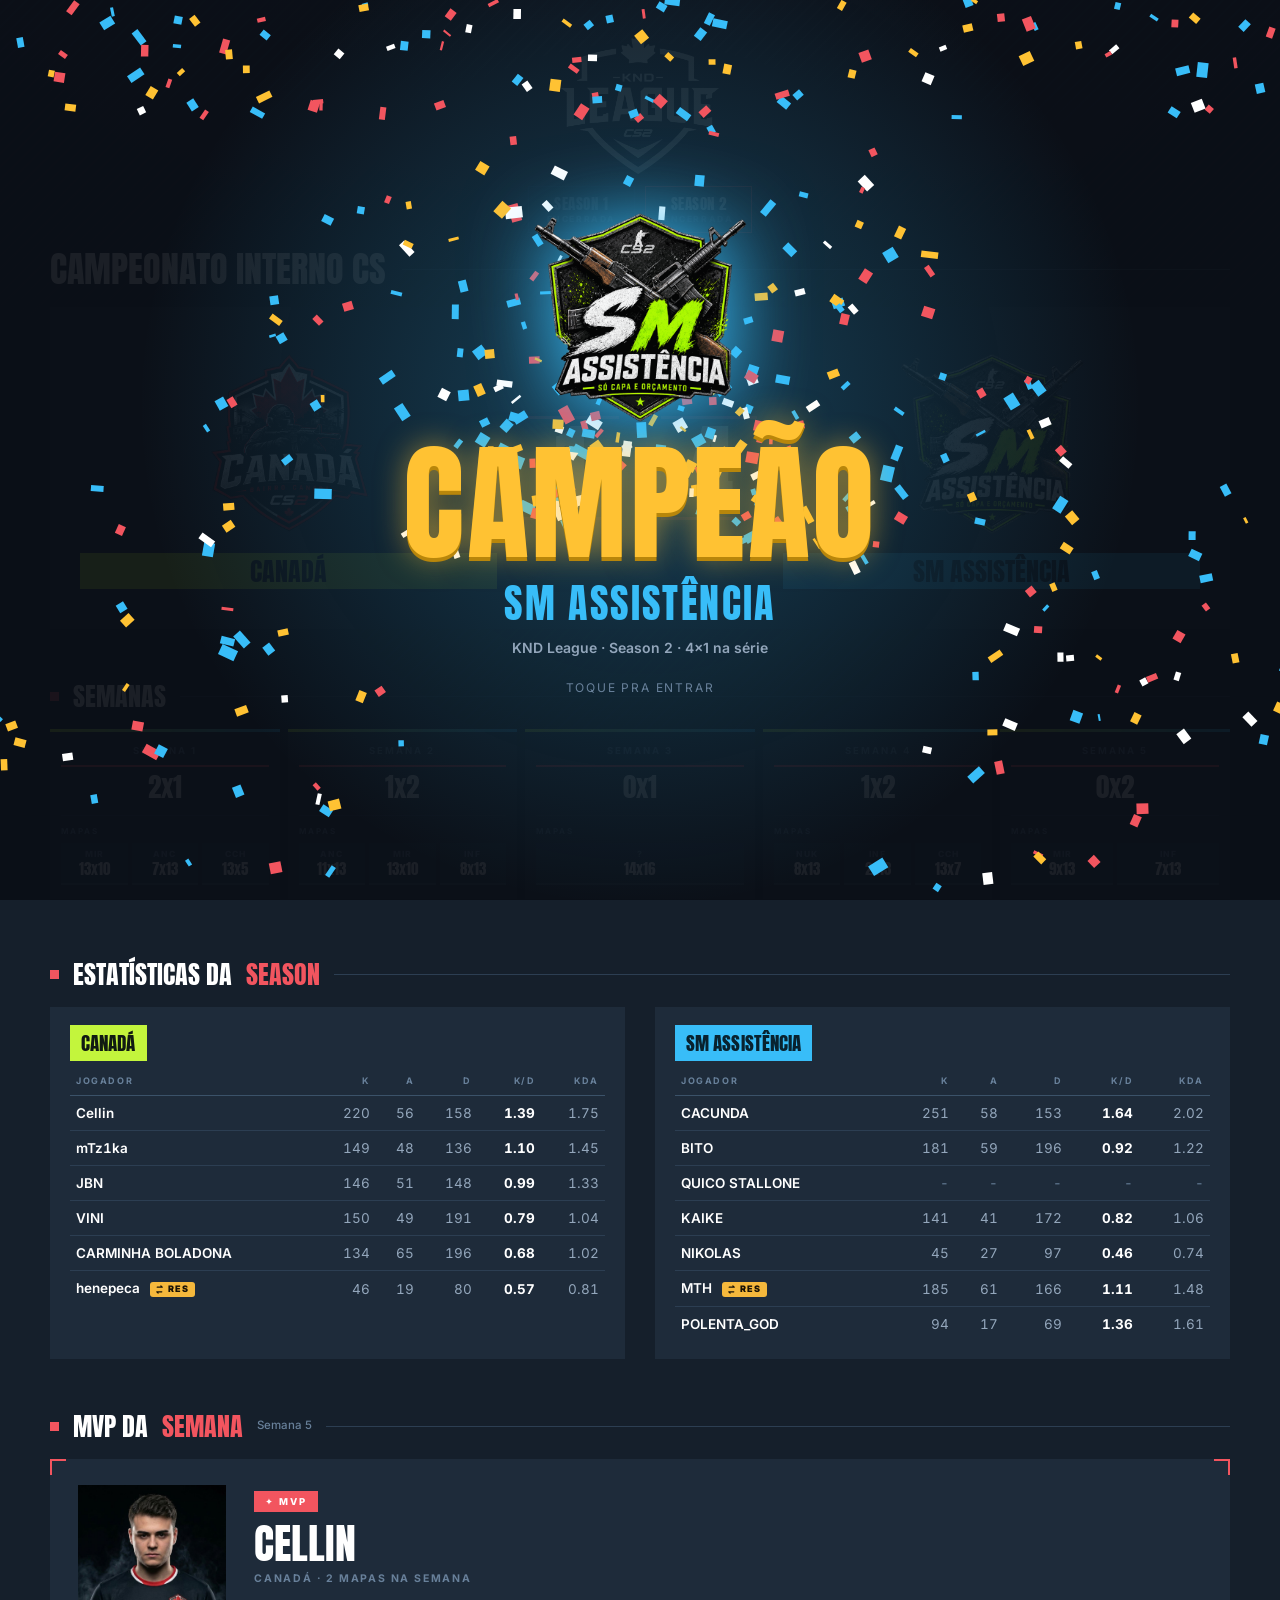
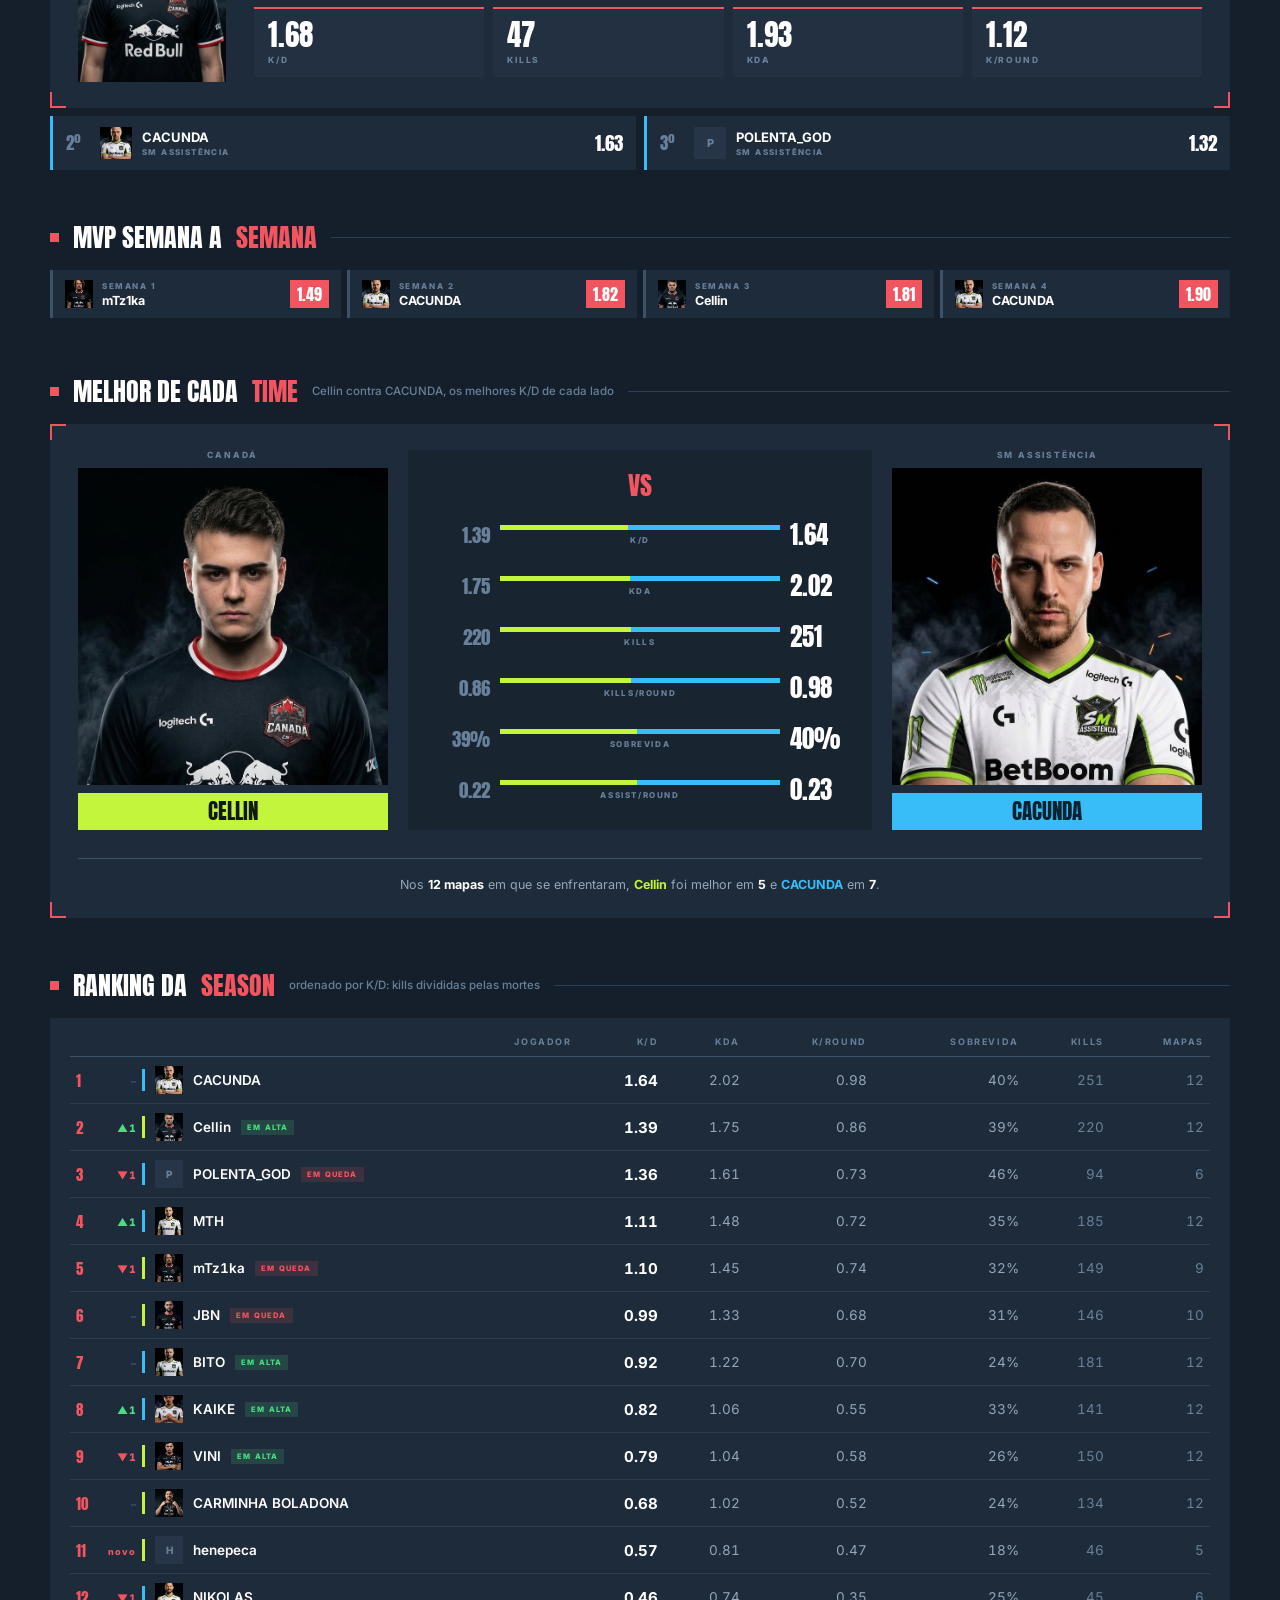
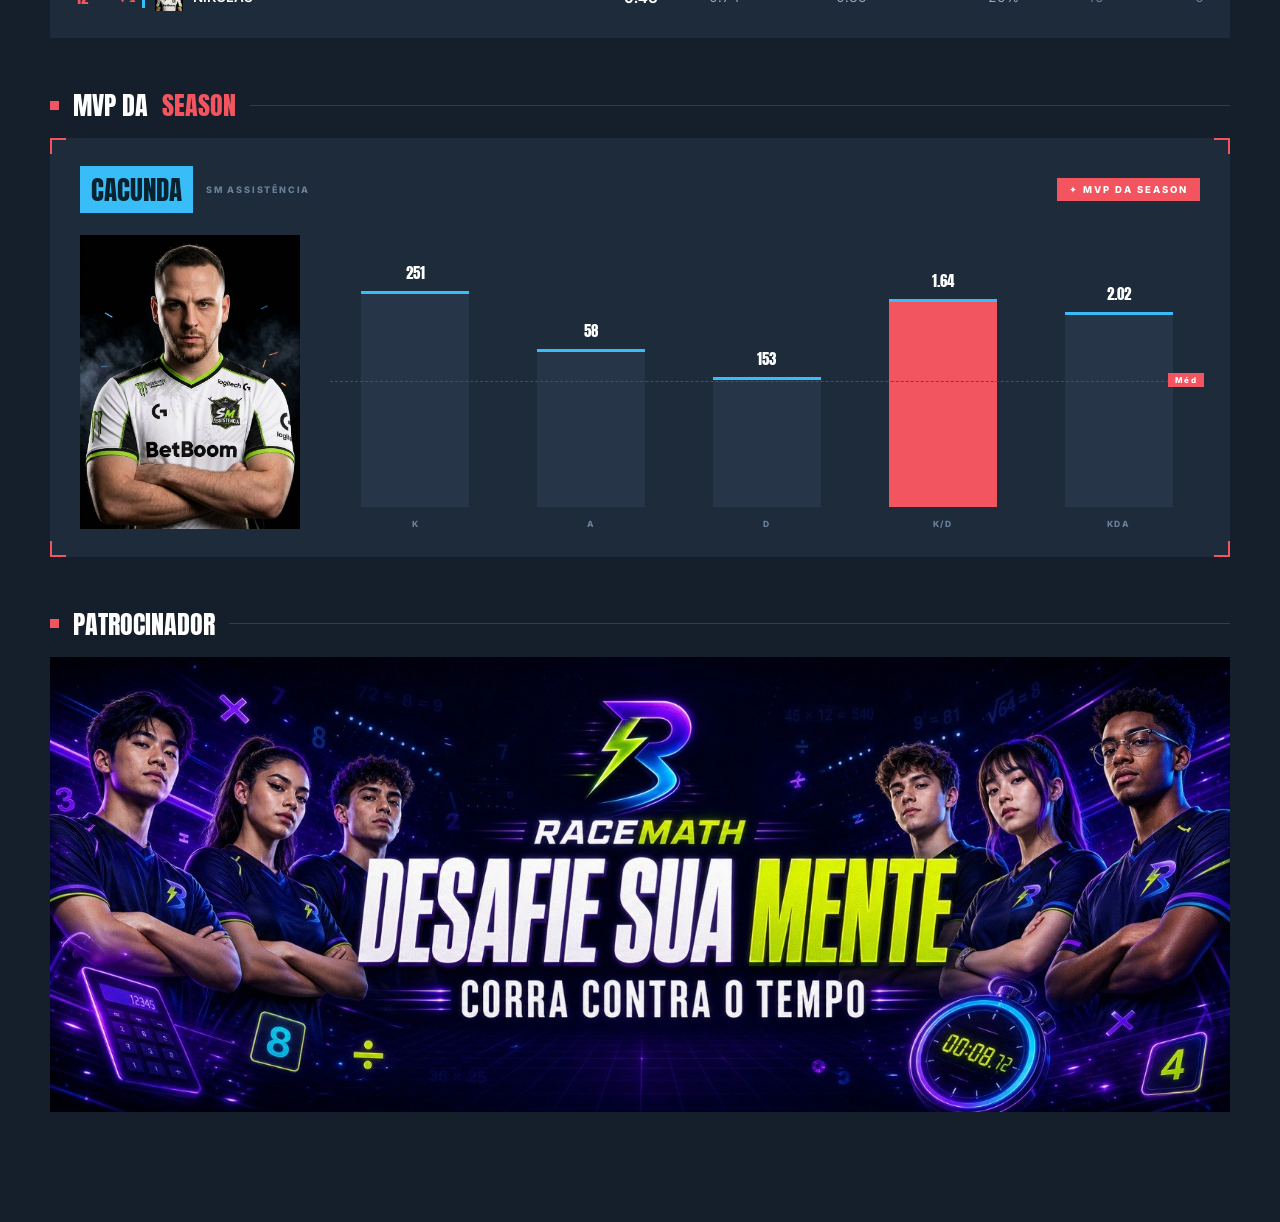
==== commit 8b4ea75a: "festa do campeao tambem ao clicar na aba de season encerrada (S1 = Canada)" ====
--- a/v2/index.html
+++ b/v2/index.html
@@ -6,14 +6,14 @@
 <title>KND League</title>
 <meta name="description" content="Placar e estatisticas da KND League.">
 <meta name="theme-color" content="#000000">
-<meta name="versao" content="43">
+<meta name="versao" content="44">
 <link rel="icon" href="assets/liga.png">
 <link rel="preconnect" href="https://fonts.googleapis.com">
 <link rel="preconnect" href="https://fonts.gstatic.com" crossorigin>
 <link href="https://fonts.googleapis.com/css2?family=Anton&family=Inter:wght@400;500;600;700;800&display=swap" rel="stylesheet">
 <!-- O ?v= no fim e obrigatorio: sem ele o navegador serve o css/js velho do cache
      mesmo depois de publicar. O numero sobe a cada deploy (scripts/publicar.py). -->
-<link rel="stylesheet" href="styles.css?v=43">
+<link rel="stylesheet" href="styles.css?v=44">
 </head>
 <body>
 
@@ -88,6 +88,6 @@
   <div class="mm-panel" id="mmPanel"></div>
 </div>
 
-<script src="app.js?v=43"></script>
+<script src="app.js?v=44"></script>
 </body>
 </html>
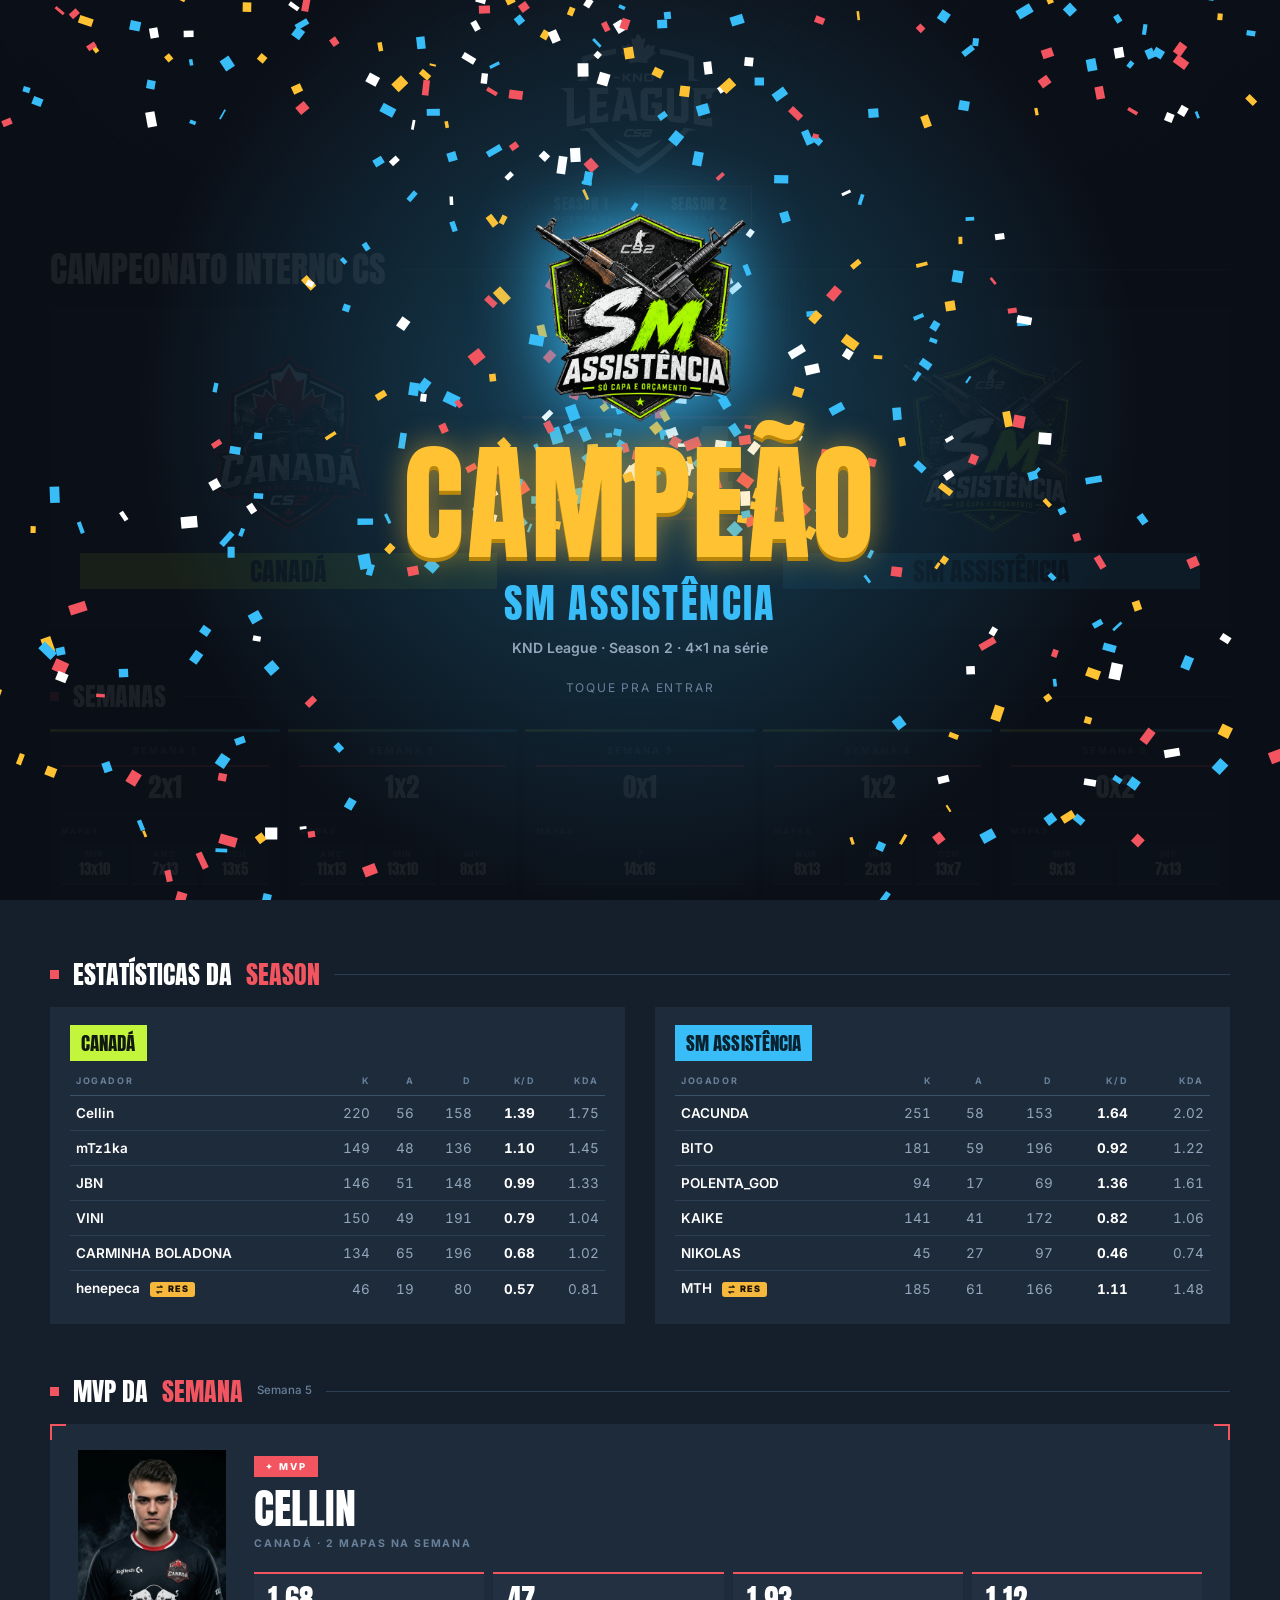
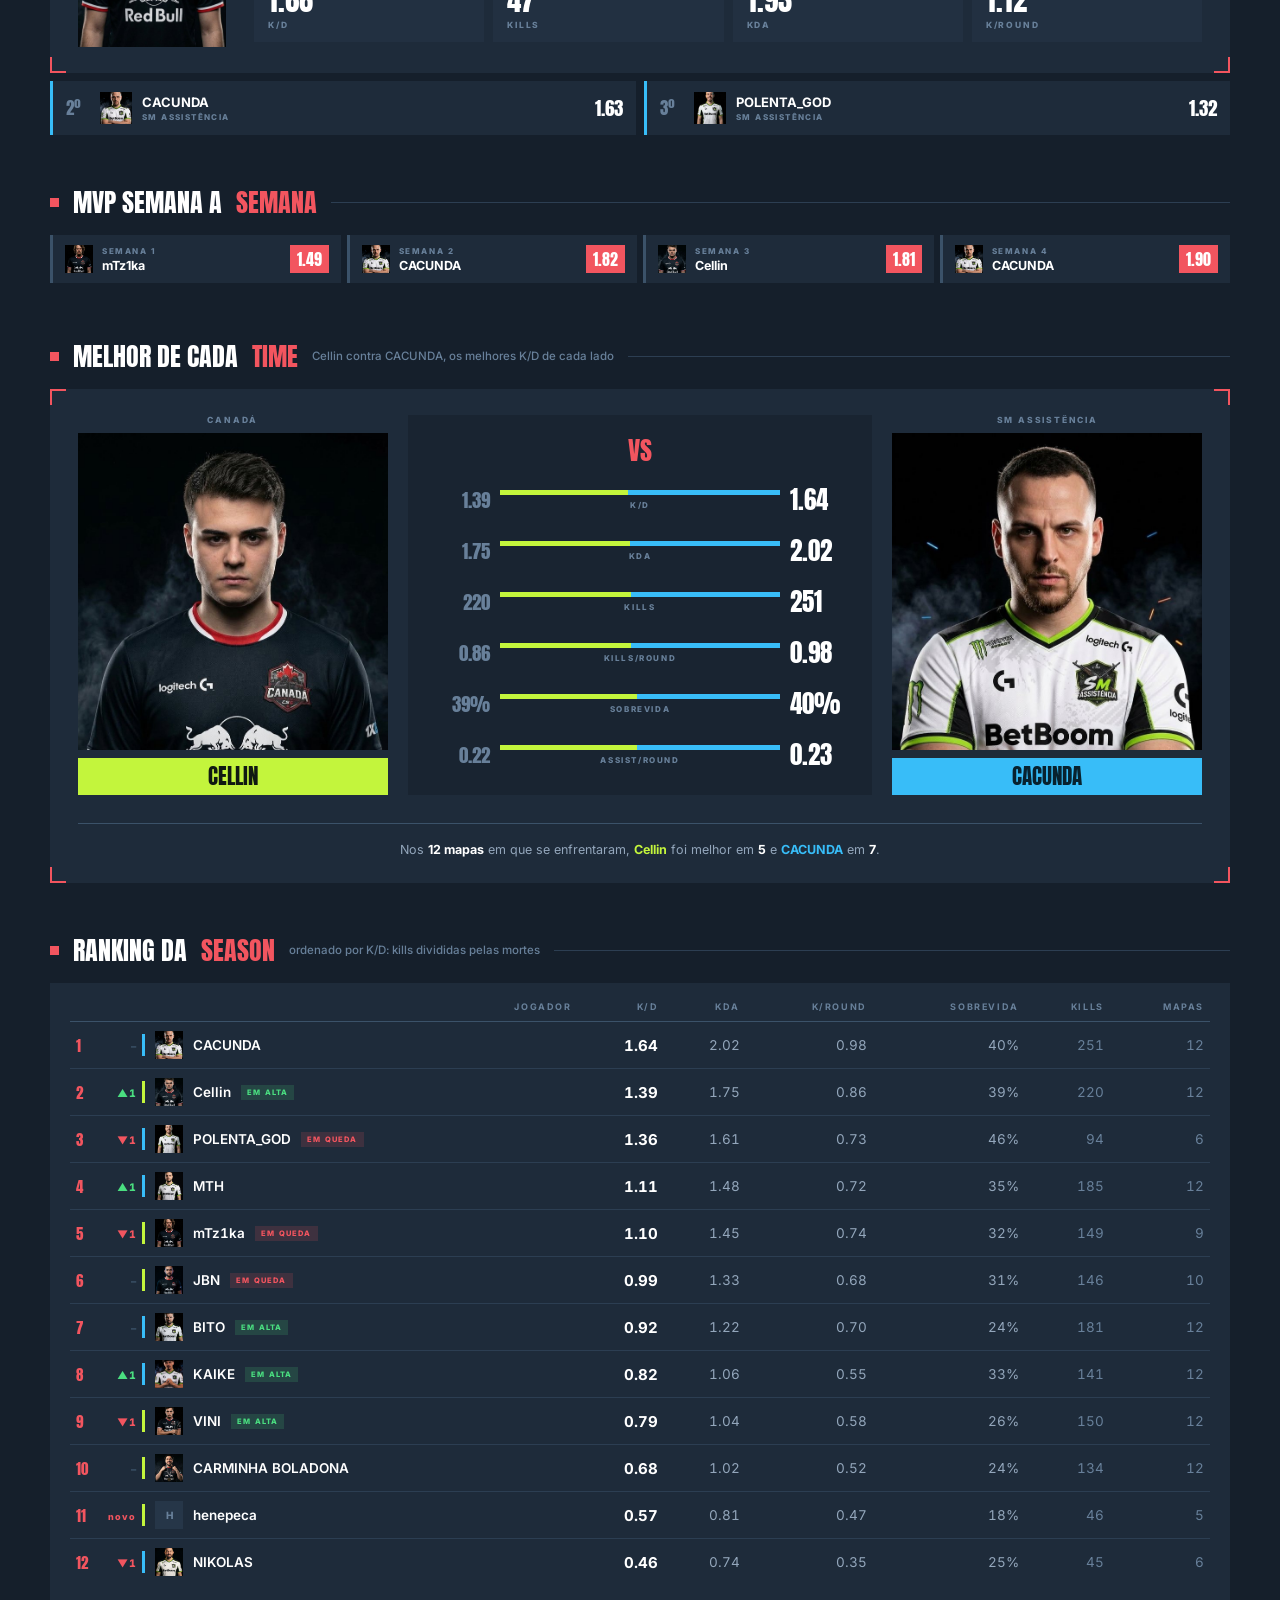
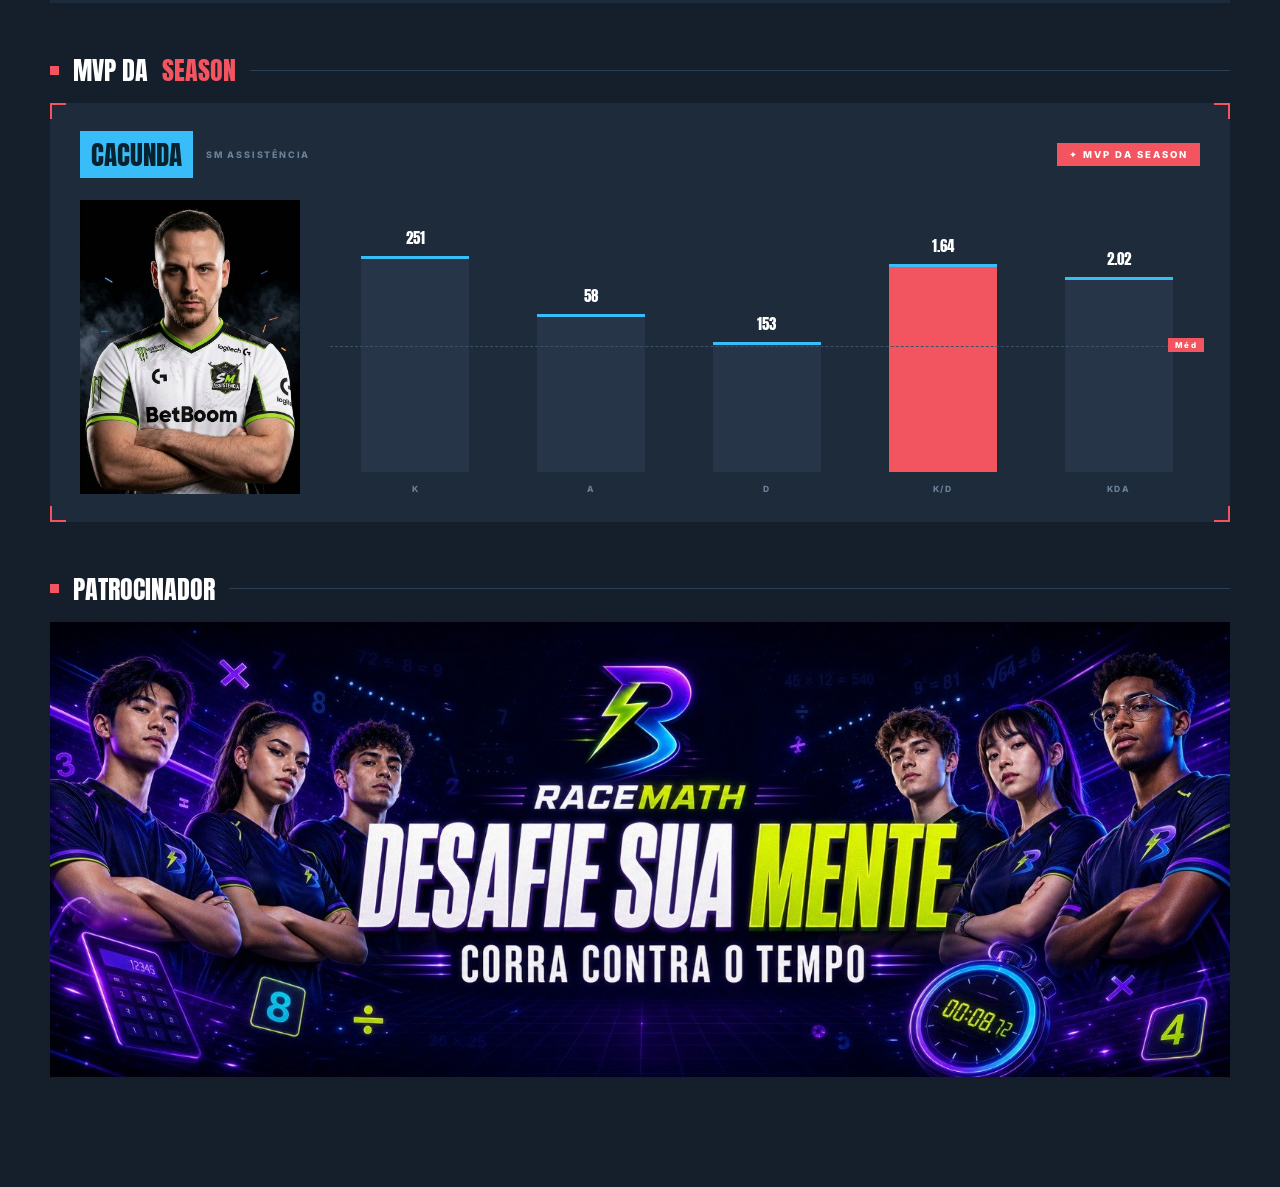
==== commit a5f06560: "POLENTA_GOD = QUICO STALLONE: mesmo jogador, stats unidas" ====
--- a/v2/index.html
+++ b/v2/index.html
@@ -6,14 +6,14 @@
 <title>KND League</title>
 <meta name="description" content="Placar e estatisticas da KND League.">
 <meta name="theme-color" content="#000000">
-<meta name="versao" content="44">
+<meta name="versao" content="45">
 <link rel="icon" href="assets/liga.png">
 <link rel="preconnect" href="https://fonts.googleapis.com">
 <link rel="preconnect" href="https://fonts.gstatic.com" crossorigin>
 <link href="https://fonts.googleapis.com/css2?family=Anton&family=Inter:wght@400;500;600;700;800&display=swap" rel="stylesheet">
 <!-- O ?v= no fim e obrigatorio: sem ele o navegador serve o css/js velho do cache
      mesmo depois de publicar. O numero sobe a cada deploy (scripts/publicar.py). -->
-<link rel="stylesheet" href="styles.css?v=44">
+<link rel="stylesheet" href="styles.css?v=45">
 </head>
 <body>
 
@@ -88,6 +88,6 @@
   <div class="mm-panel" id="mmPanel"></div>
 </div>
 
-<script src="app.js?v=44"></script>
+<script src="app.js?v=45"></script>
 </body>
 </html>
